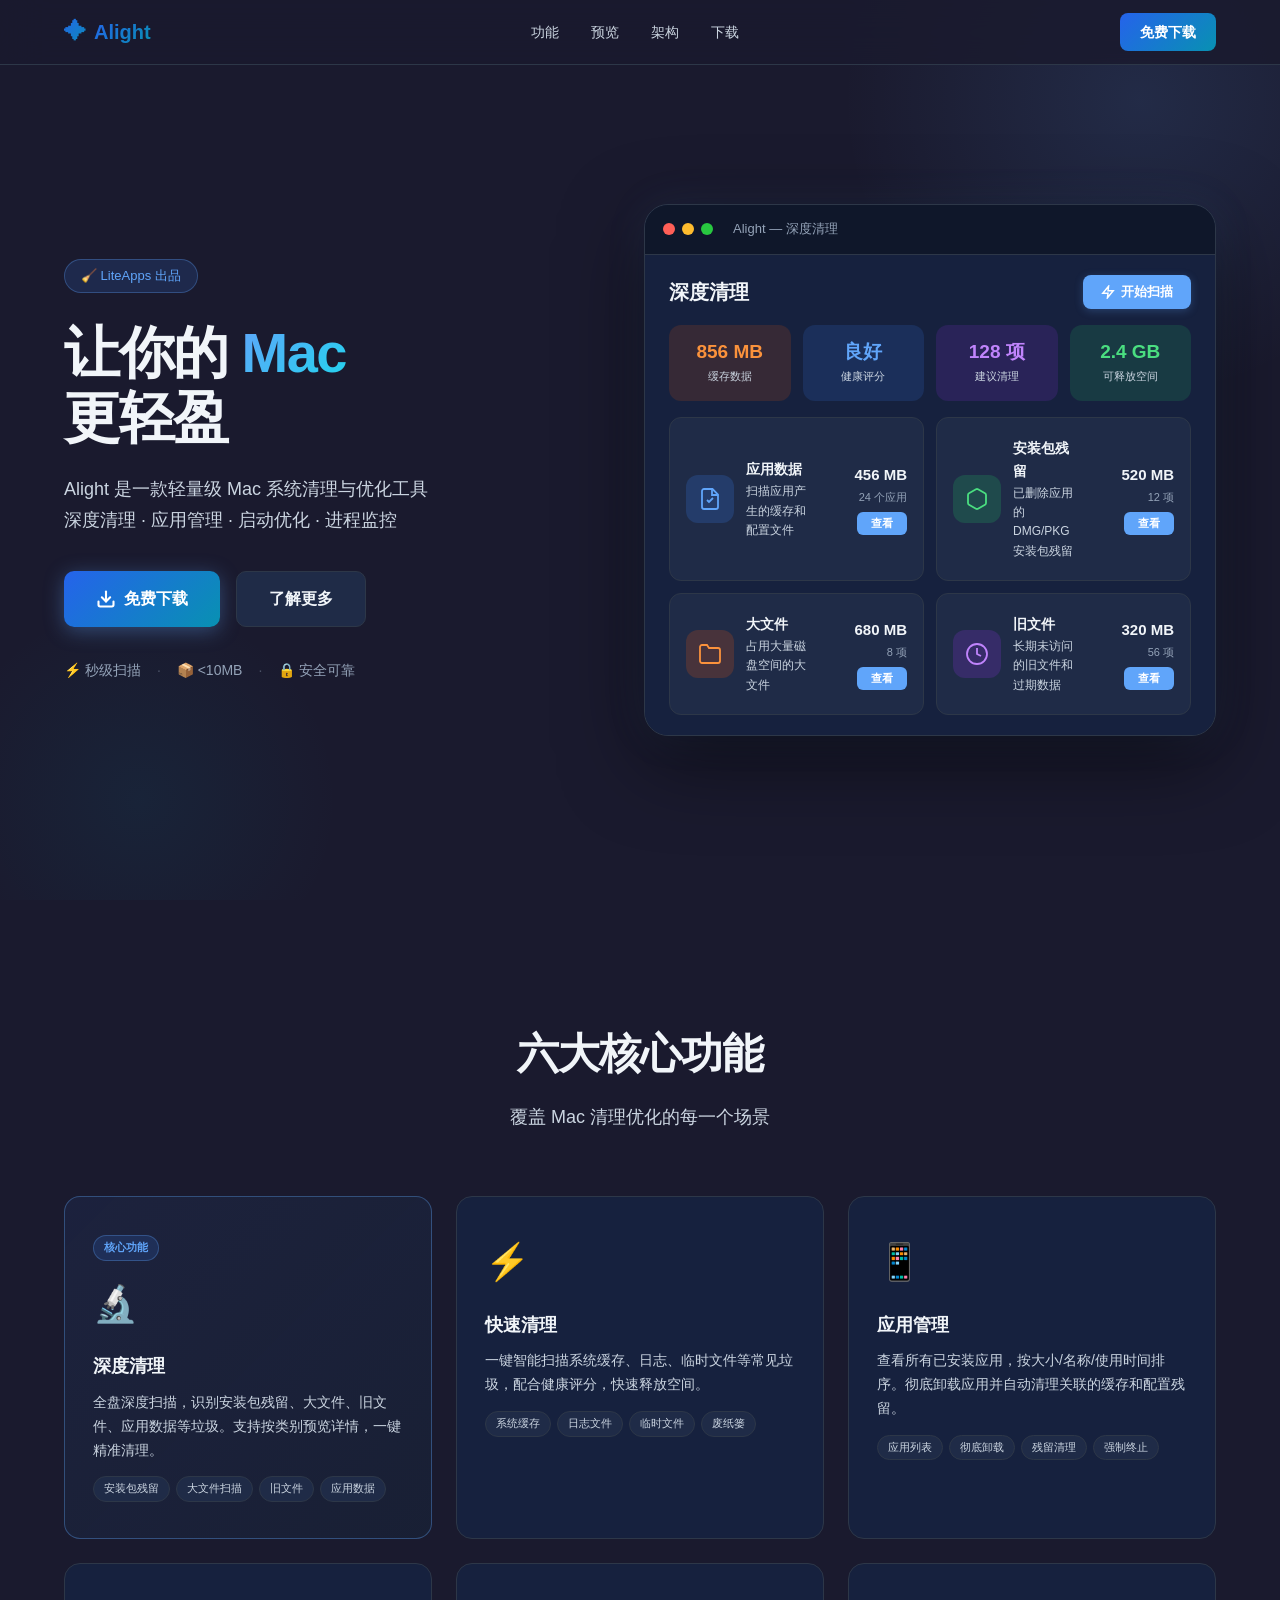
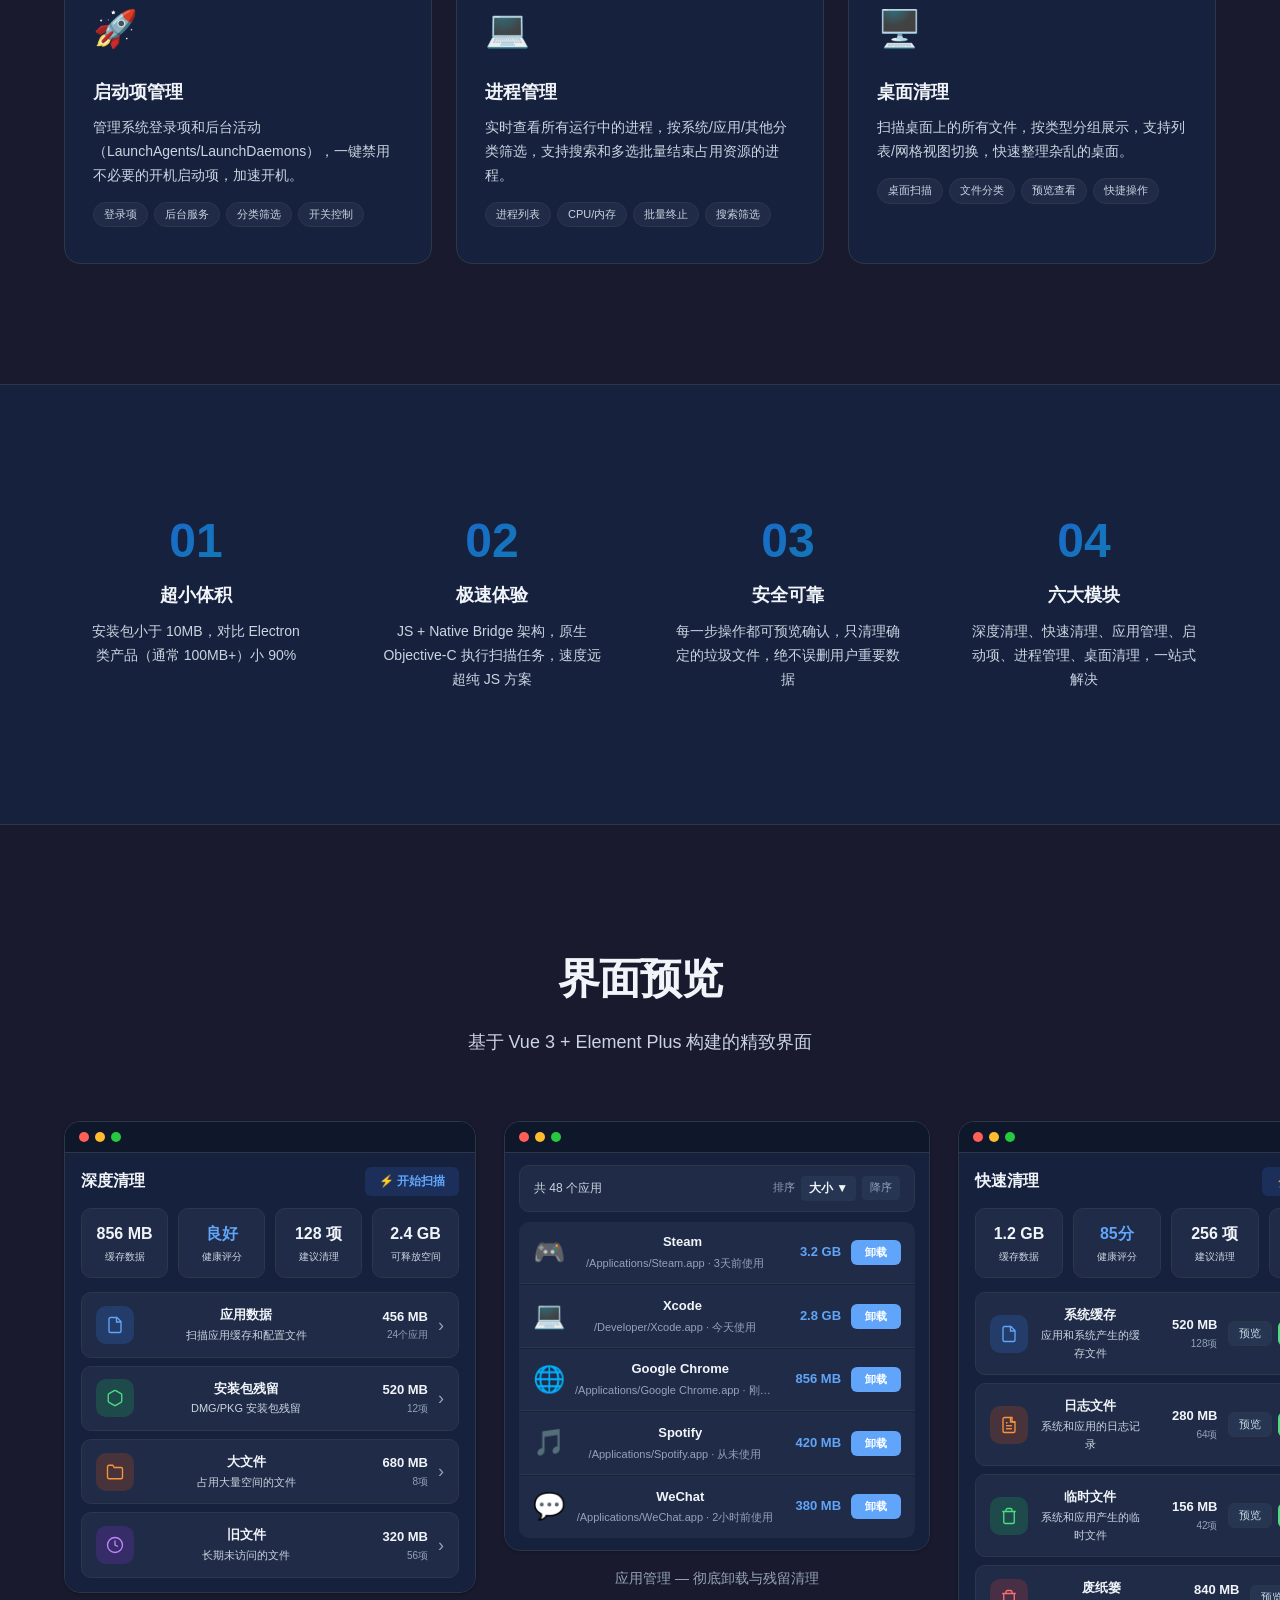
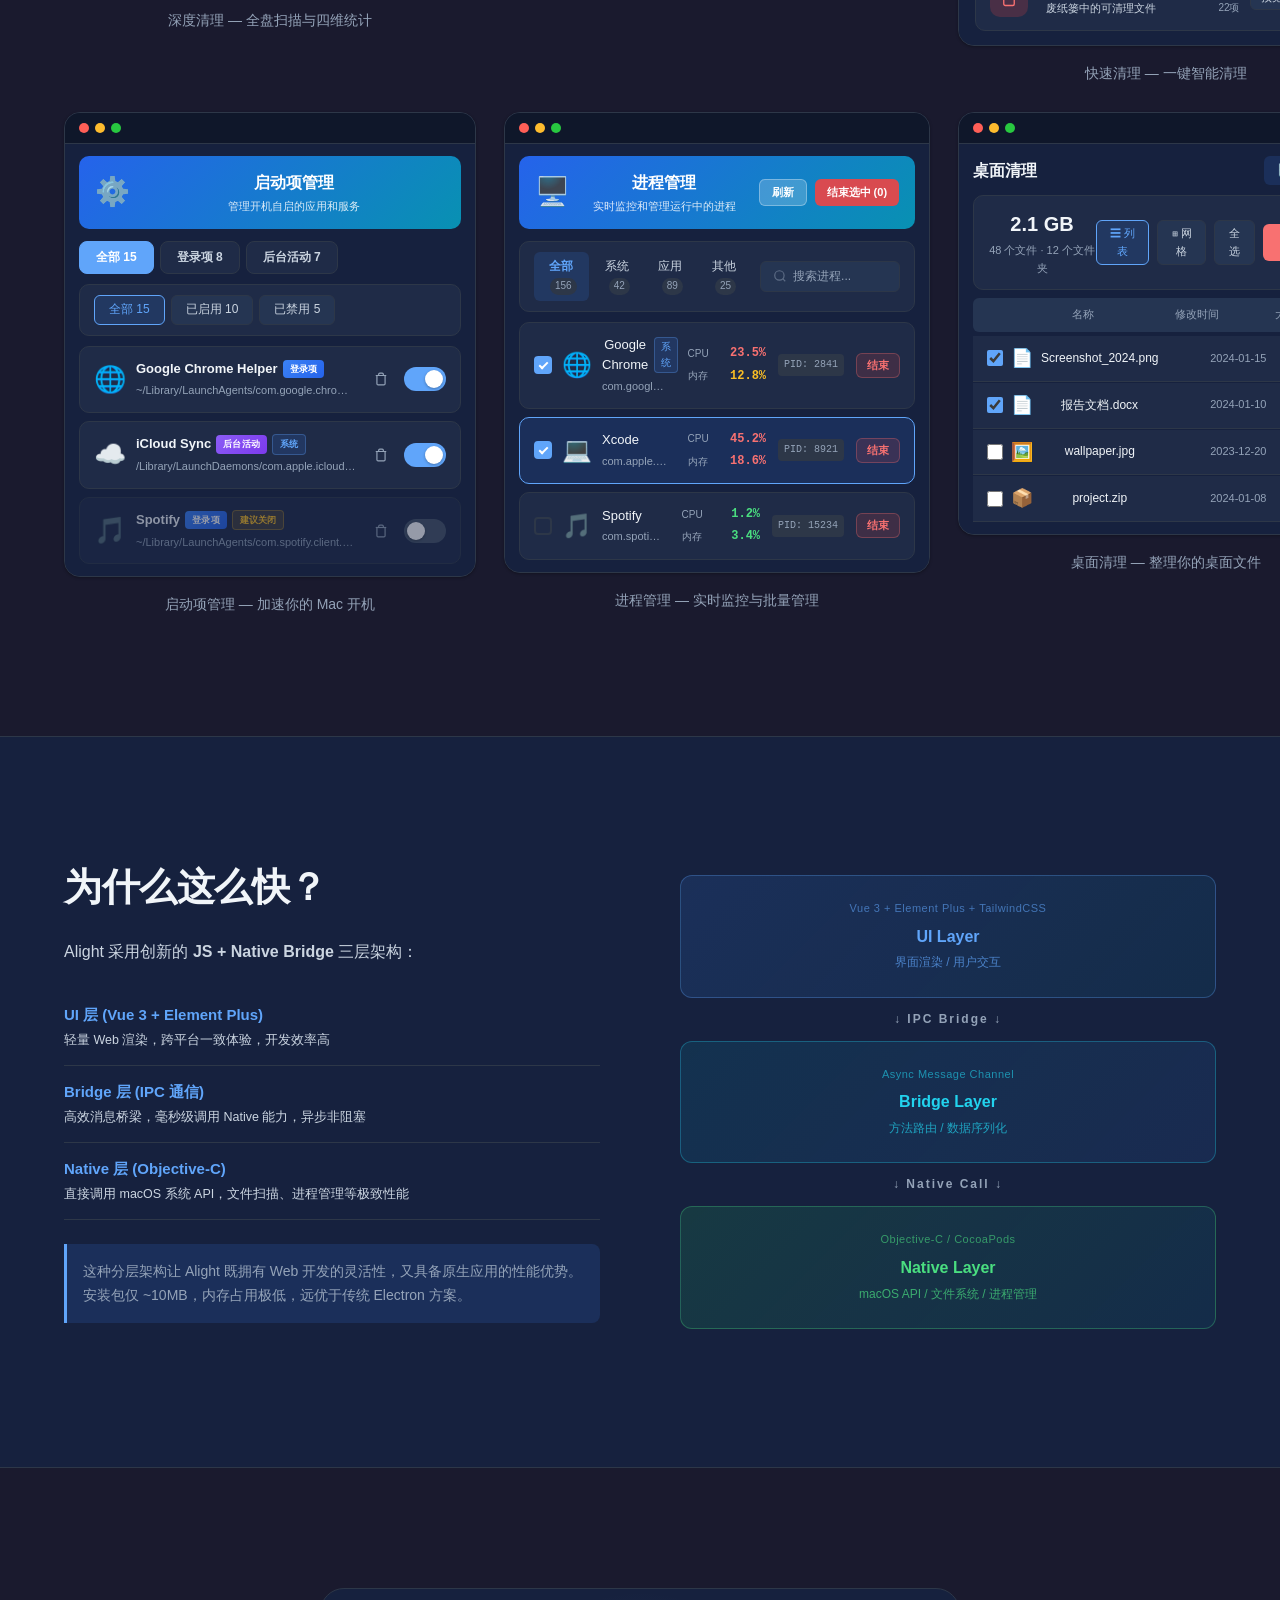
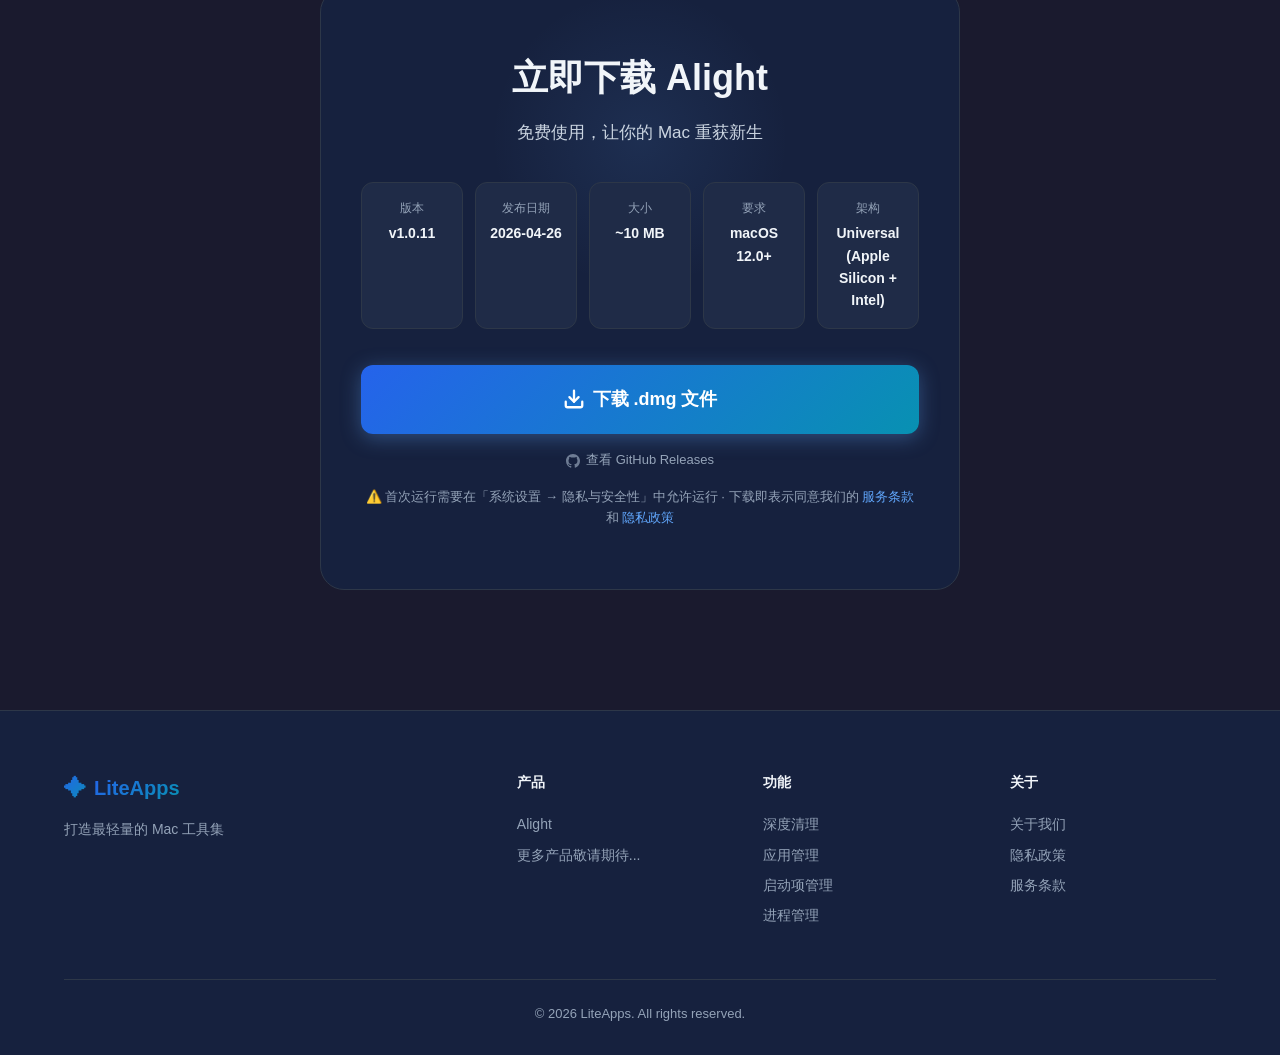
==== index.html @ 7feb3cbf "�� Initial website deployment" ====
<!DOCTYPE html>
<html lang="zh-CN">
<head>
  <meta charset="UTF-8">
  <meta name="viewport" content="width=device-width, initial-scale=1.0">
  <title>Alight - 轻量级 Mac 清理工具 | LiteApps</title>
  <meta name="description" content="Alight 是一款轻量级 Mac 系统清理与优化工具，支持深度清理、快速清理、应用管理、启动项管理、进程管理、桌面清理等，基于 JS + Native Bridge 架构，安装包仅 10MB。">
  <meta name="keywords" content="Mac清理,Alight,LiteApps,深度清理,快速清理,应用卸载,启动项管理,进程管理,桌面清理,Mac优化">
  <link rel="icon" type="image/svg+xml" href="favicon.svg">
  <link rel="stylesheet" href="style.css">
</head>
<body>
  <!-- 导航栏 -->
  <nav class="navbar">
    <div class="nav-container">
      <a href="/" class="nav-logo">
        <span class="logo-icon">✦</span>
        <span class="logo-text">Alight</span>
      </a>
      <div class="nav-links">
        <a href="#features">功能</a>
        <a href="#screenshots">预览</a>
        <a href="#architecture">架构</a>
        <a href="#download">下载</a>
      </div>
      <a href="#download" class="nav-download-btn">免费下载</a>
    </div>
  </nav>

  <!-- Hero 区域 -->
  <section class="hero">
    <div class="hero-container">
      <div class="hero-badge">🧹 LiteApps 出品</div>
      <h1 class="hero-title">
        让你的 <span class="gradient-text">Mac</span><br>更轻盈
      </h1>
      <p class="hero-subtitle">
        Alight 是一款轻量级 Mac 系统清理与优化工具<br>
        深度清理 · 应用管理 · 启动优化 · 进程监控
      </p>
      <div class="hero-actions">
        <a href="#download" class="btn btn-primary btn-lg">
          <svg width="20" height="20" viewBox="0 0 24 24" fill="none" stroke="currentColor" stroke-width="2.5" stroke-linecap="round" stroke-linejoin="round"><path d="M21 15v4a2 2 0 0 1-2 2H5a2 2 0 0 1-2-2v-4"/><polyline points="7 10 12 15 17 10"/><line x1="12" y1="15" x2="12" y2="3"/></svg>
          免费下载
        </a>
        <a href="#features" class="btn btn-secondary btn-lg">了解更多</a>
      </div>
      <div class="hero-meta">
        <span class="meta-item">⚡ 秒级扫描</span>
        <span class="meta-divider">·</span>
        <span class="meta-item">📦 &lt;10MB</span>
        <span class="meta-divider">·</span>
        <span class="meta-item">🔒 安全可靠</span>
      </div>
    </div>
    <div class="hero-visual">
      <!-- 模拟 DeepCleanView - 完全匹配真实 StatusOverview + CleanCardGrid -->
      <div class="mac-window">
        <div class="mac-window-header">
          <div class="window-dots">
            <span class="dot dot-red"></span>
            <span class="dot dot-yellow"></span>
            <span class="dot dot-green"></span>
          </div>
          <span class="window-title">Alight — 深度清理</span>
        </div>
        <div class="mac-window-body">
          <div class="mock-deepclean">
            <!-- StatusOverview: 标题栏 + 扫描按钮 -->
            <div class="dc-header">
              <h3>深度清理</h3>
              <button class="dc-scan-btn">
                <svg width="14" height="14" viewBox="0 0 24 24" fill="none" stroke="currentColor" stroke-width="2.5"><polygon points="13 2 3 14 12 14 11 22 21 10 12 10 13 2"/></svg>
                开始扫描
              </button>
            </div>

            <!-- StatusOverview: 四宫格统计卡片（使用真实颜色） -->
            <div class="dc-stats-grid">
              <div class="dc-stat-card stat-cache">
                <span class="dc-stat-value">856 MB</span>
                <span class="dc-stat-label">缓存数据</span>
              </div>
              <div class="dc-stat-card stat-health">
                <span class="dc-stat-value health-good">良好</span>
                <span class="dc-stat-label">健康评分</span>
              </div>
              <div class="dc-stat-card stat-count">
                <span class="dc-stat-value">128 项</span>
                <span class="dc-stat-label">建议清理</span>
              </div>
              <div class="dc-stat-card stat-space">
                <span class="dc-stat-value">2.4 GB</span>
                <span class="dc-stat-label">可释放空间</span>
              </div>
            </div>

            <!-- CleanCardGrid: 2列卡片网格（匹配真实 DeepCleanCard） -->
            <div class="dc-cards-grid">
              <!-- APP_DATA 卡片 -->
              <div class="dc-clean-card">
                <div class="card-icon-bg card-icon-blue">
                  <svg width="24" height="24" viewBox="0 0 24 24" fill="none" stroke="currentColor" stroke-width="1.8"><path d="M14.5 2H6a2 2 0 0 0-2 2v16a2 2 0 0 0 2 2h12a2 2 0 0 0 2-2V7.5L14.5 2z"/><polyline points="14 2 14 8 20 8"/><path d="M9 13l2 2 4-4"/></svg>
                </div>
                <div class="card-info">
                  <span class="card-name">应用数据</span>
                  <span class="card-desc">扫描应用产生的缓存和配置文件</span>
                </div>
                <div class="card-right">
                  <span class="card-size">456 MB</span>
                  <span class="card-count">24 个应用</span>
                  <button class="card-btn">查看</button>
                </div>
              </div>
              <!-- INSTALLER 卡片 -->
              <div class="dc-clean-card">
                <div class="card-icon-bg card-icon-green">
                  <svg width="24" height="24" viewBox="0 0 24 24" fill="none" stroke="currentColor" stroke-width="1.8"><path d="M21 16V8a2 2 0 0 0-1-1.73l-7-4a2 2 0 0 0-2 0l-7 4A2 2 0 0 0 3 8v8a2 2 0 0 0 1 1.73l7 4a2 2 0 0 0 2 0l7-4A2 2 0 0 0 21 16z"/></svg>
                </div>
                <div class="card-info">
                  <span class="card-name">安装包残留</span>
                  <span class="card-desc">已删除应用的 DMG/PKG 安装包残留</span>
                </div>
                <div class="card-right">
                  <span class="card-size">520 MB</span>
                  <span class="card-count">12 项</span>
                  <button class="card-btn">查看</button>
                </div>
              </div>
              <!-- LARGE_FILES 卡片 -->
              <div class="dc-clean-card">
                <div class="card-icon-bg card-icon-orange">
                  <svg width="24" height="24" viewBox="0 0 24 24" fill="none" stroke="currentColor" stroke-width="1.8"><path d="M22 19a2 2 0 0 1-2 2H4a2 2 0 0 1-2-2V5a2 2 0 0 1 2-2h5l2 3h9a2 2 0 0 1 2 2z"/></svg>
                </div>
                <div class="card-info">
                  <span class="card-name">大文件</span>
                  <span class="card-desc">占用大量磁盘空间的大文件</span>
                </div>
                <div class="card-right">
                  <span class="card-size">680 MB</span>
                  <span class="card-count">8 项</span>
                  <button class="card-btn">查看</button>
                </div>
              </div>
              <!-- OLD_FILES 卡片 -->
              <div class="dc-clean-card">
                <div class="card-icon-bg card-icon-purple">
                  <svg width="24" height="24" viewBox="0 0 24 24" fill="none" stroke="currentColor" stroke-width="1.8"><circle cx="12" cy="12" r="10"/><polyline points="12 6 12 12 16 14"/></svg>
                </div>
                <div class="card-info">
                  <span class="card-name">旧文件</span>
                  <span class="card-desc">长期未访问的旧文件和过期数据</span>
                </div>
                <div class="card-right">
                  <span class="card-size">320 MB</span>
                  <span class="card-count">56 项</span>
                  <button class="card-btn">查看</button>
                </div>
              </div>
            </div>
          </div>
        </div>
      </div>
    </div>
  </section>

  <!-- 功能特性 -->
  <section id="features" class="features">
    <div class="container">
      <div class="section-header">
        <h2 class="section-title">六大核心功能</h2>
        <p class="section-subtitle">覆盖 Mac 清理优化的每一个场景</p>
      </div>
      <div class="features-grid">
        <!-- 深度清理 deep-clean -->
        <div class="feature-card featured">
          <div class="feature-badge">核心功能</div>
          <div class="feature-icon">🔬</div>
          <h3>深度清理</h3>
          <p>全盘深度扫描，识别安装包残留、大文件、旧文件、应用数据等垃圾。支持按类别预览详情，一键精准清理。</p>
          <div class="feature-tags">
            <span class="tag">安装包残留</span>
            <span class="tag">大文件扫描</span>
            <span class="tag">旧文件</span>
            <span class="tag">应用数据</span>
          </div>
        </div>
        <!-- 快速清理 quick-clean -->
        <div class="feature-card">
          <div class="feature-icon">⚡</div>
          <h3>快速清理</h3>
          <p>一键智能扫描系统缓存、日志、临时文件等常见垃圾，配合健康评分，快速释放空间。</p>
          <div class="feature-tags">
            <span class="tag">系统缓存</span>
            <span class="tag">日志文件</span>
            <span class="tag">临时文件</span>
            <span class="tag">废纸篓</span>
          </div>
        </div>
        <!-- 应用管理 app-manage -->
        <div class="feature-card">
          <div class="feature-icon">📱</div>
          <h3>应用管理</h3>
          <p>查看所有已安装应用，按大小/名称/使用时间排序。彻底卸载应用并自动清理关联的缓存和配置残留。</p>
          <div class="feature-tags">
            <span class="tag">应用列表</span>
            <span class="tag">彻底卸载</span>
            <span class="tag">残留清理</span>
            <span class="tag">强制终止</span>
          </div>
        </div>
        <!-- 启动项管理 startup-manager -->
        <div class="feature-card">
          <div class="feature-icon">🚀</div>
          <h3>启动项管理</h3>
          <p>管理系统登录项和后台活动（LaunchAgents/LaunchDaemons），一键禁用不必要的开机启动项，加速开机。</p>
          <div class="feature-tags">
            <span class="tag">登录项</span>
            <span class="tag">后台服务</span>
            <span class="tag">分类筛选</span>
            <span class="tag">开关控制</span>
          </div>
        </div>
        <!-- 进程管理 process-manager -->
        <div class="feature-card">
          <div class="feature-icon">💻</div>
          <h3>进程管理</h3>
          <p>实时查看所有运行中的进程，按系统/应用/其他分类筛选，支持搜索和多选批量结束占用资源的进程。</p>
          <div class="feature-tags">
            <span class="tag">进程列表</span>
            <span class="tag">CPU/内存</span>
            <span class="tag">批量终止</span>
            <span class="tag">搜索筛选</span>
          </div>
        </div>
        <!-- 桌面清理 desktop-clean -->
        <div class="feature-card">
          <div class="feature-icon">🖥️</div>
          <h3>桌面清理</h3>
          <p>扫描桌面上的所有文件，按类型分组展示，支持列表/网格视图切换，快速整理杂乱的桌面。</p>
          <div class="feature-tags">
            <span class="tag">桌面扫描</span>
            <span class="tag">文件分类</span>
            <span class="tag">预览查看</span>
            <span class="tag">快捷操作</span>
          </div>
        </div>
      </div>
    </div>
  </section>

  <!-- 产品亮点 -->
  <section class="highlights">
    <div class="container">
      <div class="highlights-grid">
        <div class="highlight-item">
          <div class="highlight-number">01</div>
          <h3>超小体积</h3>
          <p>安装包小于 10MB，对比 Electron 类产品（通常 100MB+）小 90%</p>
        </div>
        <div class="highlight-item">
          <div class="highlight-number">02</div>
          <h3>极速体验</h3>
          <p>JS + Native Bridge 架构，原生 Objective-C 执行扫描任务，速度远超纯 JS 方案</p>
        </div>
        <div class="highlight-item">
          <div class="highlight-number">03</div>
          <h3>安全可靠</h3>
          <p>每一步操作都可预览确认，只清理确定的垃圾文件，绝不误删用户重要数据</p>
        </div>
        <div class="highlight-item">
          <div class="highlight-number">04</div>
          <h3>六大模块</h3>
          <p>深度清理、快速清理、应用管理、启动项、进程管理、桌面清理，一站式解决</p>
        </div>
      </div>
    </div>
  </section>

  <!-- 截图展示 - 完全匹配真实 UI -->
  <section id="screenshots" class="screenshots">
    <div class="container">
      <div class="section-header">
        <h2 class="section-title">界面预览</h2>
        <p class="section-subtitle">基于 Vue 3 + Element Plus 构建的精致界面</p>
      </div>
      <div class="screenshots-grid">
        <!-- 截图1: 深度清理 - 匹配真实 StatusOverview + DeepCleanCard -->
        <div class="screenshot-card">
          <div class="screenshot-mock mock-deepclean-preview">
            <div class="mock-mac-bar">
              <span class="mock-dot red"></span>
              <span class="mock-dot yellow"></span>
              <span class="mock-dot green"></span>
            </div>
            <div class="mock-body dc-preview-body">
              <div class="dc-prev-header">
                <span class="dc-prev-title">深度清理</span>
                <span class="dc-prev-btn">⚡ 开始扫描</span>
              </div>
              <div class="dc-prev-stats">
                <div class="dc-ps stat-cache"><b>856 MB</b><small>缓存数据</small></div>
                <div class="dc-ps stat-health"><b class="health-good">良好</b><small>健康评分</small></div>
                <div class="dc-ps stat-count"><b>128 项</b><small>建议清理</small></div>
                <div class="dc-ps stat-space"><b>2.4 GB</b><small>可释放空间</small></div>
              </div>
              <div class="dc-prev-cards">
                <div class="dcp-card">
                  <div class="dcp-icon dcp-icon-blue"><svg width="18" height="18" viewBox="0 0 24 24" fill="none" stroke="currentColor" stroke-width="1.8"><path d="M14.5 2H6a2 2 0 0 0-2 2v16a2 2 0 0 0 2 2h12a2 2 0 0 0 2-2V7.5L14.5 2z"/><polyline points="14 2 14 8 20 8"/></svg></div>
                  <div class="dcp-info"><b>应用数据</b><span>扫描应用缓存和配置文件</span></div>
                  <div class="dcp-meta"><b>456 MB</b><span>24个应用</span></div>
                  <span class="dcp-arrow">›</span>
                </div>
                <div class="dcp-card">
                  <div class="dcp-icon dcp-icon-green"><svg width="18" height="18" viewBox="0 0 24 24" fill="none" stroke="currentColor" stroke-width="1.8"><path d="M21 16V8a2 2 0 0 0-1-1.73l-7-4a2 2 0 0 0-2 0l-7 4A2 2 0 0 0 3 8v8a2 2 0 0 0 1 1.73l7 4a2 2 0 0 0 2 0l7-4A2 2 0 0 0 21 16z"/></svg></div>
                  <div class="dcp-info"><b>安装包残留</b><span>DMG/PKG 安装包残留</span></div>
                  <div class="dcp-meta"><b>520 MB</b><span>12项</span></div>
                  <span class="dcp-arrow">›</span>
                </div>
                <div class="dcp-card">
                  <div class="dcp-icon dcp-icon-orange"><svg width="18" height="18" viewBox="0 0 24 24" fill="none" stroke="currentColor" stroke-width="1.8"><path d="M22 19a2 2 0 0 1-2 2H4a2 2 0 0 1-2-2V5a2 2 0 0 1 2-2h5l2 3h9a2 2 0 0 1 2 2z"/></svg></div>
                  <div class="dcp-info"><b>大文件</b><span>占用大量空间的文件</span></div>
                  <div class="dcp-meta"><b>680 MB</b><span>8项</span></div>
                  <span class="dcp-arrow">›</span>
                </div>
                <div class="dcp-card">
                  <div class="dcp-icon dcp-icon-purple"><svg width="18" height="18" viewBox="0 0 24 24" fill="none" stroke="currentColor" stroke-width="1.8"><circle cx="12" cy="12" r="10"/><polyline points="12 6 12 12 16 14"/></svg></div>
                  <div class="dcp-info"><b>旧文件</b><span>长期未访问的文件</span></div>
                  <div class="dcp-meta"><b>320 MB</b><span>56项</span></div>
                  <span class="dcp-arrow">›</span>
                </div>
              </div>
            </div>
          </div>
          <p>深度清理 — 全盘扫描与四维统计</p>
        </div>

        <!-- 截图2: 应用管理 - 匹配真实 AppManageResults + AppItem -->
        <div class="screenshot-card">
          <div class="screenshot-mock mock-app-manage-preview">
            <div class="mock-mac-bar">
              <span class="mock-dot red"></span>
              <span class="mock-dot yellow"></span>
              <span class="mock-dot green"></span>
            </div>
            <div class="mock-body am-preview-body">
              <!-- 顶部排序栏 -->
              <div class="am-toolbar">
                <span class="am-total">共 48 个应用</span>
                <div class="am-sort-group">
                  <span class="am-sort-label">排序</span>
                  <span class="am-sort-select">大小 ▼</span>
                  <span class="am-sort-order">降序</span>
                </div>
              </div>
              <!-- 应用列表 - 匹配真实 AppItem -->
              <div class="am-app-list">
                <div class="am-app-row">
                  <div class="am-app-icon">🎮</div>
                  <div class="am-app-info">
                    <span class="am-app-name">Steam</span>
                    <span class="am-app-path">/Applications/Steam.app · 3天前使用</span>
                  </div>
                  <span class="am-app-size">3.2 GB</span>
                  <button class="am-uninstall-btn">卸载</button>
                </div>
                <div class="am-app-row">
                  <div class="am-app-icon">💻</div>
                  <div class="am-app-info">
                    <span class="am-app-name">Xcode</span>
                    <span class="am-app-path">/Developer/Xcode.app · 今天使用</span>
                  </div>
                  <span class="am-app-size">2.8 GB</span>
                  <button class="am-uninstall-btn">卸载</button>
                </div>
                <div class="am-app-row">
                  <div class="am-app-icon">🌐</div>
                  <div class="am-app-info">
                    <span class="am-app-name">Google Chrome</span>
                    <span class="am-app-path">/Applications/Google Chrome.app · 刚刚使用</span>
                  </div>
                  <span class="am-app-size">856 MB</span>
                  <button class="am-uninstall-btn">卸载</button>
                </div>
                <div class="am-app-row">
                  <div class="am-app-icon">🎵</div>
                  <div class="am-app-info">
                    <span class="am-app-name">Spotify</span>
                    <span class="am-app-path">/Applications/Spotify.app · 从未使用</span>
                  </div>
                  <span class="am-app-size">420 MB</span>
                  <button class="am-uninstall-btn">卸载</button>
                </div>
                <div class="am-app-row">
                  <div class="am-app-icon">💬</div>
                  <div class="am-app-info">
                    <span class="am-app-name">WeChat</span>
                    <span class="am-app-path">/Applications/WeChat.app · 2小时前使用</span>
                  </div>
                  <span class="am-app-size">380 MB</span>
                  <button class="am-uninstall-btn">卸载</button>
                </div>
              </div>
            </div>
          </div>
          <p>应用管理 — 彻底卸载与残留清理</p>
        </div>

        <!-- 截图3: 快速清理 - 匹配真实 QuickCleanCard -->
        <div class="screenshot-card">
          <div class="screenshot-mock mock-quickclean-preview">
            <div class="mock-mac-bar">
              <span class="mock-dot red"></span>
              <span class="mock-dot yellow"></span>
              <span class="mock-dot green"></span>
            </div>
            <div class="mock-body qc-preview-body">
              <div class="qc-prev-header">
                <span class="qc-prev-title">快速清理</span>
                <span class="qc-prev-btn">⚡ 开始扫描</span>
              </div>
              <div class="qc-prev-stats">
                <div class="qc-ps stat-cache"><b>1.2 GB</b><small>缓存数据</small></div>
                <div class="qc-ps stat-health"><b class="health-good">85分</b><small>健康评分</small></div>
                <div class="qc-ps stat-count"><b>256 项</b><small>建议清理</small></div>
                <div class="qc-ps stat-space"><b>1.8 GB</b><small>可释放空间</small></div>
              </div>
              <div class="qc-prev-cards">
                <div class="qcp-card">
                  <div class="qcp-icon qcp-icon-blue"><svg width="18" height="18" viewBox="0 0 24 24" fill="none" stroke="currentColor" stroke-width="1.8"><path d="M14.5 2H6a2 2 0 0 0-2 2v16a2 2 0 0 0 2 2h12a2 2 0 0 0 2-2V7.5L14.5 2z"/><polyline points="14 2 14 8 20 8"/></svg></div>
                  <div class="qcp-info"><b>系统缓存</b><span>应用和系统产生的缓存文件</span></div>
                  <div class="qcp-meta"><b>520 MB</b><span>128项</span></div>
                  <div class="qcp-actions">
                    <button class="qcp-btn-preview">预览</button>
                    <button class="qcp-btn-clean">智能清理</button>
                  </div>
                </div>
                <div class="qcp-card">
                  <div class="qcp-icon qcp-icon-orange"><svg width="18" height="18" viewBox="0 0 24 24" fill="none" stroke="currentColor" stroke-width="1.8"><path d="M14 2H6a2 2 0 0 0-2 2v16a2 2 0 0 0 2 2h12a2 2 0 0 0 2-2V8h-2a2 2 0 0 1-2-2V2z"/><path d="M14 2v6h6"/><path d="M16 13H8"/><path d="M16 17H8"/><path d="M10 9H8"/></svg></div>
                  <div class="qcp-info"><b>日志文件</b><span>系统和应用的日志记录</span></div>
                  <div class="qcp-meta"><b>280 MB</b><span>64项</span></div>
                  <div class="qcp-actions">
                    <button class="qcp-btn-preview">预览</button>
                    <button class="qcp-btn-clean">智能清理</button>
                  </div>
                </div>
                <div class="qcp-card">
                  <div class="qcp-icon qcp-icon-green"><svg width="18" height="18" viewBox="0 0 24 24" fill="none" stroke="currentColor" stroke-width="1.8"><path d="M3 6h18"/><path d="M19 6v14c0 1-1 2-2 2H7c-1 0-2-1-2-2V6"/><path d="M8 6V4c0-1 1-2 2-2h4c1 0 2 1 2 2v2"/></svg></div>
                  <div class="qcp-info"><b>临时文件</b><span>系统和应用产生的临时文件</span></div>
                  <div class="qcp-meta"><b>156 MB</b><span>42项</span></div>
                  <div class="qcp-actions">
                    <button class="qcp-btn-preview">预览</button>
                    <button class="qcp-btn-clean">智能清理</button>
                  </div>
                </div>
                <div class="qcp-card">
                  <div class="qcp-icon qcp-icon-red"><svg width="18" height="18" viewBox="0 0 24 24" fill="none" stroke="currentColor" stroke-width="1.8"><polyline points="3 6 5 6 21 6"/><path d="M19 6v14a2 2 0 0 1-2 2H7a2 2 0 0 1-2-2V6m3 0V4a2 2 0 0 1 2-2h4a2 2 0 0 1 2 2v2"/></svg></div>
                  <div class="qcp-info"><b>废纸篓</b><span>废纸篓中的可清理文件</span></div>
                  <div class="qcp-meta"><b>840 MB</b><span>22项</span></div>
                  <div class="qcp-actions">
                    <button class="qcp-btn-preview">预览</button>
                    <button class="qcp-btn-clean">清空</button>
                  </div>
                </div>
              </div>
            </div>
          </div>
          <p>快速清理 — 一键智能清理</p>
        </div>

        <!-- 截图4: 启动项管理 - 匹配真实 startup-manager + StartupItemCard -->
        <div class="screenshot-card">
          <div class="screenshot-mock mock-startup-preview">
            <div class="mock-mac-bar">
              <span class="mock-dot red"></span>
              <span class="mock-dot yellow"></span>
              <span class="mock-dot green"></span>
            </div>
            <div class="mock-body su-preview-body">
              <!-- 页面 Header Banner (page-header) -->
              <div class="su-page-header">
                <span class="su-header-icon">⚙️</span>
                <div class="su-header-content">
                  <span class="su-header-title">启动项管理</span>
                  <span class="su-header-desc">管理开机自启的应用和服务</span>
                </div>
              </div>
              <!-- 类型 Tab 切换 -->
              <div class="su-tabs">
                <span class="su-tab active">全部 15</span>
                <span class="su-tab">登录项 8</span>
                <span class="su-tab">后台活动 7</span>
              </div>
              <!-- 筛选 radio -->
              <div class="su-filter-card">
                <div class="su-radio-group">
                  <span class="su-radio active">全部 15</span>
                  <span class="su-radio">已启用 10</span>
                  <span class="su-radio">已禁用 5</span>
                </div>
              </div>
              <!-- 启动项列表 - 匹配真实 StartupItemCard -->
              <div class="su-prev-list">
                <div class="su-item">
                  <div class="su-item-icon">🌐</div>
                  <div class="su-item-info">
                    <div class="su-item-name">
                      Google Chrome Helper
                      <span class="su-kind login">登录项</span>
                    </div>
                    <div class="su-item-path">~/Library/LaunchAgents/com.google.chrome.helper.plist</div>
                  </div>
                  <div class="su-item-actions">
                    <button class="su-delete-btn">
                      <svg width="14" height="14" viewBox="0 0 24 24" fill="none" stroke="currentColor" stroke-width="2"><polyline points="3 6 5 6 21 6"/><path d="M19 6v14a2 2 0 0 1-2 2H7a2 2 0 0 1-2-2V6m3 0V4a2 2 0 0 1 2-2h4a2 2 0 0 1 2 2v2"/></svg>
                    </button>
                    <div class="su-toggle on"></div>
                  </div>
                </div>
                <div class="su-item">
                  <div class="su-item-icon">☁️</div>
                  <div class="su-item-info">
                    <div class="su-item-name">
                      iCloud Sync
                      <span class="su-kind bg">后台活动</span>
                      <span class="su-cat">系统</span>
                    </div>
                    <div class="su-item-path">/Library/LaunchDaemons/com.apple.icloud.sync.plist</div>
                  </div>
                  <div class="su-item-actions">
                    <button class="su-delete-btn">
                      <svg width="14" height="14" viewBox="0 0 24 24" fill="none" stroke="currentColor" stroke-width="2"><polyline points="3 6 5 6 21 6"/><path d="M19 6v14a2 2 0 0 1-2 2H7a2 2 0 0 1-2-2V6m3 0V4a2 2 0 0 1 2-2h4a2 2 0 0 1 2 2v2"/></svg>
                    </button>
                    <div class="su-toggle on"></div>
                  </div>
                </div>
                <div class="su-item disabled">
                  <div class="su-item-icon">🎵</div>
                  <div class="su-item-info">
                    <div class="su-item-name">
                      Spotify
                      <span class="su-kind login">登录项</span>
                      <span class="su-cat-warn">建议关闭</span>
                    </div>
                    <div class="su-item-path">~/Library/LaunchAgents/com.spotify.client.plist</div>
                  </div>
                  <div class="su-item-actions">
                    <button class="su-delete-btn">
                      <svg width="14" height="14" viewBox="0 0 24 24" fill="none" stroke="currentColor" stroke-width="2"><polyline points="3 6 5 6 21 6"/><path d="M19 6v14a2 2 0 0 1-2 2H7a2 2 0 0 1-2-2V6m3 0V4a2 2 0 0 1 2-2h4a2 2 0 0 1 2 2v2"/></svg>
                    </button>
                    <div class="su-toggle off"></div>
                  </div>
                </div>
              </div>
            </div>
          </div>
          <p>启动项管理 — 加速你的 Mac 开机</p>
        </div>

        <!-- 截图5: 进程管理 - 匹配真实 process-manager -->
        <div class="screenshot-card">
          <div class="screenshot-mock mock-process-preview">
            <div class="mock-mac-bar">
              <span class="mock-dot red"></span>
              <span class="mock-dot yellow"></span>
              <span class="mock-dot green"></span>
            </div>
            <div class="mock-body pm-preview-body">
              <!-- 页面 Header Banner -->
              <div class="pm-page-header">
                <span class="pm-header-icon">🖥️</span>
                <div class="pm-header-content">
                  <span class="pm-header-title">进程管理</span>
                  <span class="pm-header-desc">实时监控和管理运行中的进程</span>
                </div>
                <div class="pm-header-actions">
                  <button class="pm-btn-refresh">刷新</button>
                  <button class="pm-btn-kill">结束选中 (0)</button>
                </div>
              </div>
              <!-- 工具栏 Tab + 搜索 -->
              <div class="pm-toolbar">
                <div class="pm-tabs">
                  <span class="pm-tab active">全部<span class="pm-tab-count">156</span></span>
                  <span class="pm-tab">系统<span class="pm-tab-count">42</span></span>
                  <span class="pm-tab">应用<span class="pm-tab-count">89</span></span>
                  <span class="pm-tab">其他<span class="pm-tab-count">25</span></span>
                </div>
                <div class="pm-search">
                  <svg width="14" height="14" viewBox="0 0 24 24" fill="none" stroke="currentColor" stroke-width="2"><circle cx="11" cy="11" r="8"/><line x1="21" y1="21" x2="16.65" y2="16.65"/></svg>
                  <span>搜索进程...</span>
                </div>
              </div>
              <!-- 进程列表 - 匹配真实 process-item -->
              <div class="pm-list">
                <div class="pm-item">
                  <div class="pm-left">
                    <div class="pm-checkbox checked"></div>
                    <div class="pm-picon">🌐</div>
                    <div class="pm-info">
                      <div class="pm-name">Google Chrome<span class="pm-tag sys">系统</span></div>
                      <div class="pm-path">com.google.Chrome</div>
                    </div>
                  </div>
                  <div class="pm-right">
                    <div class="pm-usage">
                      <div class="pm-usage-row"><span class="pm-label">CPU</span><span class="pm-val usage-high">23.5%</span></div>
                      <div class="pm-usage-row"><span class="pm-label">内存</span><span class="pm-val usage-medium">12.8%</span></div>
                    </div>
                    <span class="pm-pid">PID: 2841</span>
                    <button class="pm-kill-btn">结束</button>
                  </div>
                </div>
                <div class="pm-item selected">
                  <div class="pm-left">
                    <div class="pm-checkbox checked"></div>
                    <div class="pm-picon">💻</div>
                    <div class="pm-info">
                      <div class="pm-name">Xcode</div>
                      <div class="pm-path">com.apple.dt.Xcode</div>
                    </div>
                  </div>
                  <div class="pm-right">
                    <div class="pm-usage">
                      <div class="pm-usage-row"><span class="pm-label">CPU</span><span class="pm-val usage-high">45.2%</span></div>
                      <div class="pm-usage-row"><span class="pm-label">内存</span><span class="pm-val usage-high">18.6%</span></div>
                    </div>
                    <span class="pm-pid">PID: 8921</span>
                    <button class="pm-kill-btn">结束</button>
                  </div>
                </div>
                <div class="pm-item">
                  <div class="pm-left">
                    <div class="pm-checkbox"></div>
                    <div class="pm-picon">🎵</div>
                    <div class="pm-info">
                      <div class="pm-name">Spotify</div>
                      <div class="pm-path">com.spotify.client</div>
                    </div>
                  </div>
                  <div class="pm-right">
                    <div class="pm-usage">
                      <div class="pm-usage-row"><span class="pm-label">CPU</span><span class="pm-val usage-low">1.2%</span></div>
                      <div class="pm-usage-row"><span class="pm-label">内存</span><span class="pm-val usage-low">3.4%</span></div>
                    </div>
                    <span class="pm-pid">PID: 15234</span>
                    <button class="pm-kill-btn">结束</button>
                  </div>
                </div>
              </div>
            </div>
          </div>
          <p>进程管理 — 实时监控与批量管理</p>
        </div>

        <!-- 截图6: 桌面清理 - 匹配真实 desktop-clean -->
        <div class="screenshot-card">
          <div class="screenshot-mock mock-desktop-preview">
            <div class="mock-mac-bar">
              <span class="mock-dot red"></span>
              <span class="mock-dot yellow"></span>
              <span class="mock-dot green"></span>
            </div>
            <div class="mock-body dt-preview-body">
              <div class="dt-prev-header">
                <span class="dt-prev-title">桌面清理</span>
                <span class="dt-prev-btn">🔄 重新扫描</span>
              </div>
              <div class="dt-prev-summary">
                <div>
                  <span class="dt-total">2.1 GB</span>
                  <span class="dt-detail">48 个文件 · 12 个文件夹</span>
                </div>
                <div class="dt-actions">
                  <span class="dt-view-btn active">☰ 列表</span>
                  <span class="dt-view-btn">⊞ 网格</span>
                  <span class="dt-select-btn">全选</span>
                  <button class="dt-delete-btn">删除选中 (0)</button>
                </div>
              </div>
              <!-- 表头 -->
              <div class="dt-table-header">
                <span style="width:20px"></span>
                <span style="width:32px"></span>
                <span style="flex:1">名称</span>
                <span style="width:100px;text-align:right">修改时间</span>
                <span style="width:70px;text-align:right">大小</span>
                <span style="width:40px"></span>
              </div>
              <!-- 文件列表 -->
              <div class="dt-file-list">
                <div class="dt-file-row">
                  <input type="checkbox" checked>
                  <span class="dt-file-icon">📄</span>
                  <span class="dt-file-name">Screenshot_2024.png</span>
                  <span class="dt-file-time">2024-01-15</span>
                  <span class="dt-file-size">4.2 MB</span>
                </div>
                <div class="dt-file-row">
                  <input type="checkbox" checked>
                  <span class="dt-file-icon">📄</span>
                  <span class="dt-file-name">报告文档.docx</span>
                  <span class="dt-file-time">2024-01-10</span>
                  <span class="dt-file-size">2.8 MB</span>
                </div>
                <div class="dt-file-row">
                  <input type="checkbox">
                  <span class="dt-file-icon">🖼️</span>
                  <span class="dt-file-name">wallpaper.jpg</span>
                  <span class="dt-file-time">2023-12-20</span>
                  <span class="dt-file-size">8.5 MB</span>
                </div>
                <div class="dt-file-row">
                  <input type="checkbox">
                  <span class="dt-file-icon">📦</span>
                  <span class="dt-file-name">project.zip</span>
                  <span class="dt-file-time">2024-01-08</span>
                  <span class="dt-file-size">156 MB</span>
                </div>
              </div>
            </div>
          </div>
          <p>桌面清理 — 整理你的桌面文件</p>
        </div>
      </div>
    </div>
  </section>

  <!-- 技术架构 -->
  <section id="architecture" class="architecture">
    <div class="container">
      <div class="arch-content">
        <div class="arch-text">
          <h2>为什么这么快？</h2>
          <p>Alight 采用创新的 <strong>JS + Native Bridge</strong> 三层架构：</p>
          <ul class="arch-list">
            <li>
              <strong>UI 层 (Vue 3 + Element Plus)</strong><br>
              <small>轻量 Web 渲染，跨平台一致体验，开发效率高</small>
            </li>
            <li>
              <strong>Bridge 层 (IPC 通信)</strong><br>
              <small>高效消息桥梁，毫秒级调用 Native 能力，异步非阻塞</small>
            </li>
            <li>
              <strong>Native 层 (Objective-C)</strong><br>
              <small>直接调用 macOS 系统 API，文件扫描、进程管理等极致性能</small>
            </li>
          </ul>
          <p class="arch-note">这种分层架构让 Alight 既拥有 Web 开发的灵活性，又具备原生应用的性能优势。安装包仅 ~10MB，内存占用极低，远优于传统 Electron 方案。</p>
        </div>
        <div class="arch-diagram">
          <div class="arch-layer layer-ui">
            <span class="layer-tech">Vue 3 + Element Plus + TailwindCSS</span>
            UI Layer<br><small>界面渲染 / 用户交互</small>
          </div>
          <div class="arch-arrow">↓ IPC Bridge ↓</div>
          <div class="arch-layer layer-bridge">
            <span class="layer-tech">Async Message Channel</span>
            Bridge Layer<br><small>方法路由 / 数据序列化</small>
          </div>
          <div class="arch-arrow">↓ Native Call ↓</div>
          <div class="arch-layer layer-native">
            <span class="layer-tech">Objective-C / CocoaPods</span>
            Native Layer<br><small>macOS API / 文件系统 / 进程管理</small>
          </div>
        </div>
      </div>
    </div>
  </section>

  <!-- 下载区域 -->
  <section id="download" class="download">
    <div class="container">
      <div class="download-card">
        <h2>立即下载 Alight</h2>
        <p class="download-desc">免费使用，让你的 Mac 重获新生</p>
        <div class="download-info">
          <div class="info-item">
            <span class="info-label">版本</span>
            <span class="info-value" id="version">
              <span class="version-loading">获取中...</span>
            </span>
          </div>
          <div class="info-item">
            <span class="info-label">发布日期</span>
            <span class="info-value" id="releaseDate">-</span>
          </div>
          <div class="info-item">
            <span class="info-label">大小</span>
            <span class="info-value">~10 MB</span>
          </div>
          <div class="info-item">
            <span class="info-label">要求</span>
            <span class="info-value">macOS 12.0+</span>
          </div>
          <div class="info-item">
            <span class="info-label">架构</span>
            <span class="info-value">Universal (Apple Silicon + Intel)</span>
          </div>
        </div>
        <a href="#" class="btn btn-primary btn-xl download-btn" id="downloadBtn" onclick="handleDownload(event)">
          <svg width="22" height="22" viewBox="0 0 24 24" fill="none" stroke="currentColor" stroke-width="2.5" stroke-linecap="round" stroke-linejoin="round"><path d="M21 15v4a2 2 0 0 1-2 2H5a2 2 0 0 1-2-2v-4"/><polyline points="7 10 12 15 17 10"/><line x1="12" y1="15" x2="12" y2="3"/></svg>
          下载 .dmg 文件
        </a>
        <div class="download-extras">
          <a href="https://github.com/jackie-jiang-ios/alight/releases" target="_blank" rel="noopener noreferrer" class="link-secondary">
            <svg width="14" height="14" viewBox="0 0 24 24" fill="currentColor"><path d="M12 0c-6.626 0-12 5.373-12 12 0 5.302 3.438 9.8 8.207 11.387.599.111.793-.261.793-.577v-2.234c-3.338.726-4.033-1.416-4.033-1.416-.546-1.387-1.333-1.756-1.333-1.756-1.089-.745.083-.729.083-.729 1.205.084 1.839 1.237 1.839 1.237 1.07 1.834 2.807 1.304 3.492.997.107-.775.418-1.305.762-1.604-2.665-.305-5.467-1.334-5.467-5.931 0-1.311.469-2.381 1.236-3.221-.124-.303-.535-1.524.117-3.176 0 0 1.008-.322 3.301 1.23.957-.266 1.983-.399 3.003-.404 1.02.005 2.047.138 3.006.404 2.291-1.552 3.297-1.23 3.297-1.23.653 1.653.242 2.874.118 3.176.77.84 1.235 1.911 1.235 3.221 0 4.609-2.807 5.624-5.479 5.921.43.372.823 1.102.823 2.222v3.293c0 .319.192.694.801.576 4.765-1.589 8.199-6.086 8.199-11.386 0-6.627-5.373-12-12-12z"/></svg>
            查看 GitHub Releases
          </a>
        </div>
        <p class="download-note">⚠️ 首次运行需要在「系统设置 → 隐私与安全性」中允许运行 · 下载即表示同意我们的 <a href="terms.html">服务条款</a> 和 <a href="privacy.html">隐私政策</a></p>
      </div>
    </div>
  </section>

  <!-- 页脚 -->
  <footer class="footer">
    <div class="container">
      <div class="footer-grid">
        <div class="footer-brand">
          <div class="footer-logo">
            <span class="logo-icon">✦</span>
            <span class="logo-text">LiteApps</span>
          </div>
          <p>打造最轻量的 Mac 工具集</p>
        </div>
        <div class="footer-links">
          <h4>产品</h4>
          <a href="#">Alight</a>
          <a href="#">更多产品敬请期待...</a>
        </div>
        <div class="footer-links">
          <h4>功能</h4>
          <a href="#features">深度清理</a>
          <a href="#features">应用管理</a>
          <a href="#features">启动项管理</a>
          <a href="#features">进程管理</a>
        </div>
        <div class="footer-links">
          <h4>关于</h4>
          <a href="about.html">关于我们</a>
          <a href="privacy.html">隐私政策</a>
          <a href="terms.html">服务条款</a>
        </div>
      </div>
      <div class="footer-bottom">
        <p>&copy; 2026 LiteApps. All rights reserved.</p>
      </div>
    </div>
  </footer>

  <script src="script.js"></script>
</body>
</html>
---- style.css ----
/* ============================================
   Alight - 官网样式（暗黑主题）
   匹配真实 App 暗色 UI，基于 App 的 theme.css 暗色变量
   ============================================ */

/* CSS Variables - 匹配真实 App 暗色主题 */
:root {
  /* 品牌主色 - 与真实 App 暗色主题一致 */
  --primary: #60a5fa;
  --primary-light: #93bbfd;
  --primary-dark: #3b82f6;
  --primary-bg: rgba(59, 130, 246, 0.15);
  --primary-gradient: linear-gradient(135deg, #2563eb 0%, #0891b2 100%);

  /* 功能色 */
  --success: #4ade80;
  --success-bg: rgba(34, 197, 94, 0.15);
  --warning: #fbbf24;
  --warning-bg: rgba(245, 158, 11, 0.15);
  --danger: #f87171;
  --danger-bg: rgba(239, 68, 68, 0.15);

  /* 背景色 - 暗色主题 */
  --bg-primary: #1a1a2e;
  --bg-secondary: #16213e;
  --bg-card: #16213e;
  --bg-surface: #1f2b47;
  --bg-surface-hover: #253552;

  /* 文字色 */
  --text-primary: #f1f5f9;
  --text-secondary: #cbd5e1;
  --text-tertiary: #94a3b8;
  --text-hint: #475569;

  /* 边框色 */
  --border-color: #2d3748;
  --border-light: #1e293b;

  /* 统计卡片颜色 - 与真实 App 暗色 theme.css 完全一致 */
  --stat-cache-bg: rgba(234, 88, 12, 0.15);
  --stat-cache-color: #fb923c;
  --stat-health-bg: rgba(59, 130, 246, 0.15);
  --stat-health-color: #60a5fa;
  --stat-count-bg: rgba(147, 51, 234, 0.15);
  --stat-count-color: #c084fc;
  --stat-space-bg: rgba(34, 197, 94, 0.15);
  --stat-space-color: #4ade80;

  /* 阴影 - 暗色下更重 */
  --shadow-sm: 0 1px 3px rgba(0, 0, 0, 0.3);
  --shadow-md: 0 4px 16px rgba(0, 0, 0, 0.4);
  --shadow-lg: 0 8px 32px rgba(0, 0, 0, 0.5);

  --radius-sm: 8px;
  --radius-md: 12px;
  --radius-lg: 16px;
  --radius-xl: 24px;
  --font-sans: -apple-system, BlinkMacSystemFont, 'SF Pro Display', 'Segoe UI', Roboto, 'Helvetica Neue', Arial, sans-serif;
}

/* Reset */
*, *::before, *::after {
  margin: 0;
  padding: 0;
  box-sizing: border-box;
}

html {
  scroll-behavior: smooth;
  -webkit-font-smoothing: antialiased;
  -moz-osx-font-smoothing: grayscale;
}

body {
  font-family: var(--font-sans);
  background-color: var(--bg-primary);
  color: var(--text-primary);
  line-height: 1.6;
  overflow-x: hidden;
}

a {
  text-decoration: none;
  color: inherit;
  transition: color 0.2s ease;
}

img {
  max-width: 100%;
  display: block;
}

.container {
  max-width: 1200px;
  margin: 0 auto;
  padding: 0 24px;
}

/* ============================================
   Navigation
   ============================================ */
.navbar {
  position: fixed;
  top: 0;
  left: 0;
  right: 0;
  z-index: 1000;
  background: rgba(26, 26, 46, 0.85);
  backdrop-filter: blur(20px);
  -webkit-backdrop-filter: blur(20px);
  border-bottom: 1px solid var(--border-color);
  transition: all 0.3s ease;
}

.navbar.scrolled {
  background: rgba(26, 26, 46, 0.95);
  box-shadow: var(--shadow-sm);
}

.nav-container {
  max-width: 1200px;
  margin: 0 auto;
  padding: 0 24px;
  height: 64px;
  display: flex;
  align-items: center;
  justify-content: space-between;
}

.nav-logo {
  display: flex;
  align-items: center;
  gap: 8px;
  font-size: 20px;
  font-weight: 700;
}

.logo-icon {
  font-size: 22px;
  background: var(--primary-gradient);
  -webkit-background-clip: text;
  -webkit-text-fill-color: transparent;
  background-clip: text;
}

.logo-text {
  background: var(--primary-gradient);
  -webkit-background-clip: text;
  -webkit-text-fill-color: transparent;
  background-clip: text;
}

.nav-links {
  display: flex;
  gap: 32px;
}

.nav-links a {
  font-size: 14px;
  font-weight: 500;
  color: var(--text-secondary);
  transition: color 0.2s ease;
}

.nav-links a:hover {
  color: var(--primary);
}

.nav-download-btn {
  padding: 8px 20px;
  background: var(--primary-gradient);
  color: white;
  border-radius: 8px;
  font-size: 14px;
  font-weight: 600;
  transition: all 0.2s ease;
}

.nav-download-btn:hover {
  transform: translateY(-1px);
  box-shadow: 0 4px 16px rgba(96, 165, 250, 0.35);
}

/* ============================================
   Hero Section
   ============================================ */
.hero {
  min-height: 100vh;
  display: flex;
  align-items: center;
  padding: 100px 24px 60px;
  max-width: 1200px;
  margin: 0 auto;
  gap: 60px;
  position: relative;
}

.hero::before {
  content: '';
  position: absolute;
  top: -200px;
  right: -200px;
  width: 600px;
  height: 600px;
  background: radial-gradient(circle, rgba(96, 165, 250, 0.12) 0%, transparent 70%);
  pointer-events: none;
}

.hero::after {
  content: '';
  position: absolute;
  bottom: -100px;
  left: -100px;
  width: 400px;
  height: 400px;
  background: radial-gradient(circle, rgba(8, 145, 178, 0.08) 0%, transparent 70%);
  pointer-events: none;
}

.hero-container {
  flex: 1;
  max-width: 520px;
  z-index: 1;
}

.hero-badge {
  display: inline-flex;
  align-items: center;
  gap: 6px;
  padding: 6px 16px;
  background: var(--primary-bg);
  border: 1px solid rgba(96, 165, 250, 0.3);
  border-radius: 100px;
  font-size: 13px;
  font-weight: 500;
  color: var(--primary);
  margin-bottom: 28px;
}

.hero-title {
  font-size: 56px;
  font-weight: 800;
  line-height: 1.15;
  letter-spacing: -1.5px;
  margin-bottom: 24px;
  color: var(--text-primary);
}

.gradient-text {
  background: linear-gradient(135deg, #60a5fa, #22d3ee);
  -webkit-background-clip: text;
  -webkit-text-fill-color: transparent;
  background-clip: text;
}

.hero-subtitle {
  font-size: 18px;
  line-height: 1.7;
  color: var(--text-secondary);
  margin-bottom: 36px;
}

.hero-actions {
  display: flex;
  gap: 16px;
  margin-bottom: 32px;
  flex-wrap: wrap;
}

.btn {
  display: inline-flex;
  align-items: center;
  gap: 8px;
  padding: 12px 28px;
  border-radius: 10px;
  font-size: 15px;
  font-weight: 600;
  cursor: pointer;
  border: none;
  transition: all 0.25s ease;
}

.btn-primary {
  background: var(--primary-gradient);
  color: white;
  box-shadow: 0 4px 20px rgba(96, 165, 250, 0.35);
}

.btn-primary:hover {
  transform: translateY(-2px);
  box-shadow: 0 8px 28px rgba(96, 165, 250, 0.45);
}

.btn-secondary {
  background: var(--bg-surface);
  color: var(--text-primary);
  border: 1px solid var(--border-color);
}

.btn-secondary:hover {
  background: var(--bg-surface-hover);
  border-color: var(--primary);
  color: var(--primary);
}

.btn-lg {
  padding: 14px 32px;
  font-size: 16px;
}

.btn-xl {
  padding: 18px 40px;
  font-size: 17px;
  border-radius: 12px;
}

.hero-meta {
  display: flex;
  align-items: center;
  gap: 16px;
  font-size: 14px;
  color: var(--text-tertiary);
}

.meta-divider {
  opacity: 0.4;
}

/* Hero Visual - Mac Window Mockup (暗色风格) */
.hero-visual {
  flex: 1;
  max-width: 600px;
  z-index: 1;
}

.mac-window {
  background: var(--bg-card);
  border-radius: var(--radius-xl);
  border: 1px solid var(--border-color);
  overflow: hidden;
  box-shadow:
    0 25px 80px rgba(0, 0, 0, 0.5),
    0 0 40px rgba(96, 165, 250, 0.1);
  animation: float 6s ease-in-out infinite;
}

@keyframes float {
  0%, 100% { transform: translateY(0); }
  50% { transform: translateY(-10px); }
}

.mac-window-header {
  display: flex;
  align-items: center;
  gap: 12px;
  padding: 14px 18px;
  background: #0f172a;
  border-bottom: 1px solid var(--border-color);
}

.window-dots {
  display: flex;
  gap: 7px;
}

.dot {
  width: 12px;
  height: 12px;
  border-radius: 50%;
}
.dot-red { background: #ff5f57; }
.dot-yellow { background: #febc2e; }
.dot-green { background: #28c840; }

.window-title {
  font-size: 13px;
  color: var(--text-tertiary);
  margin-left: 8px;
}

.mac-window-body {
  display: flex;
  min-height: 480px;
  background: var(--bg-secondary);
}

/* ===== Hero DeepClean Mock (完全匹配真实 StatusOverview + DeepCleanCard) ===== */
.mock-deepclean {
  flex: 1;
  padding: 20px 24px;
  display: flex;
  flex-direction: column;
  gap: 16px;
  overflow-y: auto;
}

.dc-header {
  display: flex;
  align-items: center;
  justify-content: space-between;
}
.dc-header h3 {
  font-size: 20px;
  font-weight: 700;
  color: var(--text-primary);
}
.dc-scan-btn {
  display: inline-flex;
  align-items: center;
  gap: 6px;
  padding: 8px 18px;
  background: var(--primary);
  color: white;
  border: none;
  border-radius: 8px;
  font-size: 13px;
  font-weight: 600;
  cursor: default;
  box-shadow: 0 2px 8px rgba(96, 165, 250, 0.25);
}

/* 四宫格统计卡片 - 使用真实 App 暗色颜色变量 */
.dc-stats-grid {
  display: grid;
  grid-template-columns: repeat(4, 1fr);
  gap: 12px;
}
.dc-stat-card {
  padding: 16px 12px;
  border-radius: var(--radius-md);
  text-align: center;
  transition: all 0.2s ease;
  cursor: default;
}
.dc-stat-card:hover {
  transform: translateY(-1px);
  box-shadow: var(--shadow-md);
  filter: brightness(1.1);
}
.dc-stat-value {
  display: block;
  font-size: 19px;
  font-weight: 800;
  line-height: 1.2;
}
.dc-stat-label {
  display: block;
  font-size: 11px;
  color: var(--text-secondary);
  margin-top: 4px;
}

/* 统计卡片颜色 - 完全匹配真实 App 暗色 theme.css */
.stat-cache { background: var(--stat-cache-bg); }
.stat-cache .dc-stat-value { color: var(--stat-cache-color); }
.stat-health { background: var(--stat-health-bg); }
.health-good { color: var(--stat-health-color) !important; }
.stat-count { background: var(--stat-count-bg); }
.stat-count .dc-stat-value { color: var(--stat-count-color); }
.stat-space { background: var(--stat-space-bg); }
.stat-space .dc-stat-value { color: var(--stat-space-color); }

/* CleanCardGrid - 匹配真实 DeepCleanCard 暗色样式 */
.dc-cards-grid {
  display: grid;
  grid-template-columns: repeat(2, 1fr);
  gap: 12px;
  flex: 1;
}
.dc-clean-card {
  display: flex;
  align-items: center;
  gap: 12px;
  padding: 16px;
  background: var(--bg-surface);
  border: 1px solid var(--border-color);
  border-radius: var(--radius-md);
  cursor: default;
  transition: all 0.2s ease;
}
.dc-clean-card:hover {
  transform: translateY(-2px);
  box-shadow: var(--shadow-lg);
  border-color: var(--primary);
}

/* 图标背景 - 匹配真实 cleanItemIconConfig 暗色 */
.card-icon-bg {
  width: 48px;
  height: 48px;
  border-radius: 12px;
  display: flex;
  align-items: center;
  justify-content: center;
  flex-shrink: 0;
}
.card-icon-blue { background: rgba(59, 130, 246, 0.2); color: #60a5fa; }
.card-icon-green { background: rgba(34, 197, 94, 0.2); color: #4ade80; }
.card-icon-orange { background: rgba(234, 88, 12, 0.2); color: #fb923c; }
.card-icon-purple { background: rgba(147, 51, 234, 0.2); color: #c084fc; }

.card-info { flex: 1; min-width: 0; }
.card-name { display: block; font-size: 14px; font-weight: 600; color: var(--text-primary); }
.card-desc { display: block; font-size: 12px; color: var(--text-secondary); margin-top: 2px; }

.card-right { text-align: right; min-width: 80px; flex-shrink: 0; }
.card-size { display: block; font-size: 15px; font-weight: 700; color: var(--text-primary); }
.card-count { display: block; font-size: 11px; color: var(--text-tertiary); margin-top: 2px; }
.card-btn {
  margin-top: 6px;
  padding: 4px 14px;
  background: var(--primary);
  color: white;
  border: none;
  border-radius: 6px;
  font-size: 11px;
  font-weight: 600;
  cursor: default;
}

/* Feature card enhancements */
.feature-badge {
  display: inline-block;
  padding: 3px 10px;
  background: var(--primary-bg);
  border: 1px solid rgba(96, 165, 250, 0.3);
  border-radius: 100px;
  font-size: 11px;
  font-weight: 600;
  color: var(--primary);
  margin-bottom: 14px;
}
.feature-card.featured {
  border-color: rgba(96, 165, 250, 0.35);
  background: linear-gradient(135deg, rgba(59, 130, 246, 0.08), rgba(8, 145, 178, 0.05));
}
.feature-tags {
  display: flex;
  flex-wrap: wrap;
  gap: 6px;
  margin-top: 14px;
}
.tag {
  padding: 3px 10px;
  background: var(--bg-surface);
  border: 1px solid var(--border-color);
  border-radius: 100px;
  font-size: 11px;
  color: var(--text-secondary);
}

/* ============================================
   Features Section
   ============================================ */
.features {
  padding: 120px 0;
  position: relative;
  background: var(--bg-primary);
}

.section-header {
  text-align: center;
  margin-bottom: 64px;
}

.section-title {
  font-size: 42px;
  font-weight: 800;
  letter-spacing: -1px;
  margin-bottom: 16px;
  color: var(--text-primary);
}

.section-subtitle {
  font-size: 18px;
  color: var(--text-secondary);
  max-width: 500px;
  margin: 0 auto;
}

.features-grid {
  display: grid;
  grid-template-columns: repeat(3, 1fr);
  gap: 24px;
}

.feature-card {
  background: var(--bg-card);
  border: 1px solid var(--border-color);
  border-radius: var(--radius-lg);
  padding: 36px 28px;
  transition: all 0.3s ease;
}

.feature-card:hover {
  background: var(--bg-surface);
  border-color: var(--primary);
  transform: translateY(-4px);
  box-shadow: var(--shadow-lg);
}

.feature-icon {
  font-size: 36px;
  margin-bottom: 20px;
}

.feature-card h3 {
  font-size: 18px;
  font-weight: 700;
  margin-bottom: 10px;
  color: var(--text-primary);
}

.feature-card p {
  font-size: 14px;
  color: var(--text-secondary);
  line-height: 1.7;
}

/* ============================================
   Highlights Section
   ============================================ */
.highlights {
  padding: 100px 0;
  background: var(--bg-card);
  border-top: 1px solid var(--border-color);
  border-bottom: 1px solid var(--border-color);
}

.highlights-grid {
  display: grid;
  grid-template-columns: repeat(4, 1fr);
  gap: 32px;
}

.highlight-item {
  text-align: center;
  padding: 32px 20px;
}

.highlight-number {
  font-size: 48px;
  font-weight: 900;
  background: var(--primary-gradient);
  -webkit-background-clip: text;
  -webkit-text-fill-color: transparent;
  background-clip: text;
  line-height: 1;
  margin-bottom: 16px;
  opacity: 0.9;
}

.highlight-item h3 {
  font-size: 18px;
  font-weight: 700;
  margin-bottom: 10px;
  color: var(--text-primary);
}

.highlight-item p {
  font-size: 14px;
  color: var(--text-secondary);
  line-height: 1.7;
}

/* ============================================
   Screenshots Section
   ============================================ */
.screenshots {
  padding: 120px 0;
  background: var(--bg-primary);
}

.screenshots-grid {
  display: grid;
  grid-template-columns: repeat(3, 1fr);
  gap: 28px;
}

.screenshot-card {
  text-align: center;
}

.screenshot-mock {
  background: var(--bg-card);
  border: 1px solid var(--border-color);
  border-radius: var(--radius-lg);
  overflow: hidden;
  margin-bottom: 16px;
  transition: transform 0.3s ease, box-shadow 0.3s ease;
  box-shadow: var(--shadow-sm);
}

.screenshot-card:hover .screenshot-mock {
  transform: translateY(-6px) scale(1.01);
  box-shadow: var(--shadow-lg);
}

.mock-mac-bar {
  display: flex;
  align-items: center;
  gap: 6px;
  padding: 10px 14px;
  background: #0f172a;
  border-bottom: 1px solid var(--border-color);
}

.mock-dot {
  width: 10px;
  height: 10px;
  border-radius: 50%;
}
.mock-dot.red { background: #ff5f57; }
.mock-dot.yellow { background: #febc2e; }
.mock-dot.green { background: #28c840; }

.mock-body {
  padding: 16px 18px;
  /* 调整高度比例 - 匹配真实 App 窗口比例 (1080 x 680 = 约 1.59:1) */
  min-height: 280px;
  aspect-ratio: 1080 / 680;
  background: var(--bg-secondary);
}

.screenshot-card p {
  font-size: 14px;
  color: var(--text-tertiary);
}

/* ===== Screenshot: DeepClean Preview (暗色) ===== */
.dc-preview-body { padding: 14px 16px !important; min-height: auto !important; aspect-ratio: auto; }
.dc-prev-header {
  display: flex; justify-content: space-between; align-items: center;
  margin-bottom: 12px;
}
.dc-prev-title { font-size: 16px; font-weight: 700; color: var(--text-primary); }
.dc-prev-btn {
  font-size: 12px; font-weight: 600; color: var(--primary);
  background: var(--primary-bg); padding: 5px 14px; border-radius: 6px;
}
.dc-prev-stats {
  display: grid; grid-template-columns: repeat(4, 1fr); gap: 10px; margin-bottom: 14px;
}
.dc-ps {
  text-align: center; padding: 12px 8px; border-radius: 10px;
  border: 1px solid var(--border-color);
  background: var(--bg-surface);
}
.dc-ps b { display: block; font-size: 16px; font-weight: 800; }
.dc-ps .health-good { color: var(--stat-health-color); }
.dc-ps small { display: block; font-size: 10px; color: var(--text-secondary); margin-top: 3px; }

/* 深度清理卡片预览 - 匹配真实 DeepCleanCard 暗色 */
.dc-prev-cards { display: flex; flex-direction: column; gap: 8px; }
.dcp-card {
  display: flex; align-items: center; gap: 10px;
  padding: 12px 14px; background: var(--bg-surface); border-radius: 10px;
  border: 1px solid var(--border-color);
  transition: all 0.2s ease;
}
.dcp-card:hover { border-color: var(--primary); box-shadow: var(--shadow-sm); }
.dcp-icon {
  width: 38px; height: 38px; border-radius: 10px;
  display: flex; align-items: center; justify-content: center; flex-shrink: 0;
}
.dcp-icon-blue { background: rgba(59, 130, 246, 0.2); color: #60a5fa; }
.dcp-icon-green { background: rgba(34, 197, 94, 0.2); color: #4ade80; }
.dcp-icon-orange { background: rgba(234, 88, 12, 0.2); color: #fb923c; }
.dcp-icon-purple { background: rgba(147, 51, 234, 0.2); color: #c084fc; }
.dcp-info { flex: 1; min-width: 0; }
.dcp-info b { display: block; font-size: 13px; font-weight: 600; color: var(--text-primary); }
.dcp-info span { display: block; font-size: 11px; color: var(--text-secondary); margin-top: 1px; }
.dcp-meta { text-align: right; min-width: 70px; flex-shrink: 0; }
.dcp-meta b { display: block; font-size: 13px; font-weight: 700; color: var(--text-primary); }
.dcp-meta span { display: block; font-size: 10px; color: var(--text-tertiary); }
.dcp-arrow { font-size: 18px; color: var(--text-tertiary); flex-shrink: 0; }

/* ===== Screenshot: QuickClean Preview (暗色) ===== */
.qc-preview-body { padding: 14px 16px !important; min-height: auto !important; aspect-ratio: auto; }
.qc-prev-header {
  display: flex; justify-content: space-between; align-items: center;
  margin-bottom: 12px;
}
.qc-prev-title { font-size: 16px; font-weight: 700; color: var(--text-primary); }
.qc-prev-btn {
  font-size: 12px; font-weight: 600; color: var(--primary);
  background: var(--primary-bg); padding: 5px 14px; border-radius: 6px;
}
.qc-prev-stats {
  display: grid; grid-template-columns: repeat(4, 1fr); gap: 10px; margin-bottom: 14px;
}
.qc-ps {
  text-align: center; padding: 12px 8px; border-radius: 10px;
  border: 1px solid var(--border-color);
  background: var(--bg-surface);
}
.qc-ps b { display: block; font-size: 16px; font-weight: 800; }
.qc-ps small { display: block; font-size: 10px; color: var(--text-secondary); margin-top: 3px; }

/* 快速清理卡片预览 - 匹配真实 QuickCleanCard 暗色 */
.qc-prev-cards { display: flex; flex-direction: column; gap: 8px; }
.qcp-card {
  display: flex; align-items: center; gap: 10px;
  padding: 12px 14px; background: var(--bg-surface); border-radius: 10px;
  border: 1px solid var(--border-color);
  transition: all 0.2s ease;
}
.qcp-card:hover { border-color: var(--primary); box-shadow: var(--shadow-sm); }
.qcp-icon {
  width: 38px; height: 38px; border-radius: 10px;
  display: flex; align-items: center; justify-content: center; flex-shrink: 0;
}
.qcp-icon-blue { background: rgba(59, 130, 246, 0.2); color: #60a5fa; }
.qcp-icon-orange { background: rgba(234, 88, 12, 0.2); color: #fb923c; }
.qcp-icon-green { background: rgba(34, 197, 94, 0.2); color: #4ade80; }
.qcp-icon-red { background: rgba(239, 68, 68, 0.2); color: #f87171; }
.qcp-info { flex: 1; min-width: 0; }
.qcp-info b { display: block; font-size: 13px; font-weight: 600; color: var(--text-primary); }
.qcp-info span { display: block; font-size: 11px; color: var(--text-secondary); margin-top: 1px; }
.qcp-meta { text-align: right; min-width: 65px; flex-shrink: 0; }
.qcp-meta b { display: block; font-size: 13px; font-weight: 700; color: var(--text-primary); }
.qcp-meta span { display: block; font-size: 10px; color: var(--text-tertiary); }
.qcp-actions { display: flex; gap: 6px; flex-shrink: 0; }
.qcp-btn-preview {
  padding: 4px 10px; background: var(--bg-surface-hover); color: var(--text-secondary);
  border: 1px solid var(--border-color); border-radius: 6px;
  font-size: 11px; font-weight: 500; cursor: default;
}
.qcp-btn-clean {
  padding: 4px 10px; background: var(--success); color: white;
  border: none; border-radius: 6px;
  font-size: 11px; font-weight: 600; cursor: default;
}

/* ===== Screenshot: AppManage Preview (暗色) ===== */
.am-preview-body { padding: 12px 14px !important; min-height: auto !important; aspect-ratio: auto; }
.am-toolbar {
  display: flex; justify-content: space-between; align-items: center;
  padding: 10px 14px; background: var(--bg-surface); border-radius: 10px;
  border: 1px solid var(--border-color); margin-bottom: 10px;
}
.am-total { font-size: 12px; color: var(--text-secondary); }
.am-sort-group { display: flex; align-items: center; gap: 6px; }
.am-sort-label { font-size: 11px; color: var(--text-tertiary); }
.am-sort-select {
  font-size: 12px; font-weight: 600; color: var(--text-primary);
  padding: 3px 8px; background: var(--bg-surface-hover); border-radius: 4px;
}
.am-sort-order {
  font-size: 11px; color: var(--text-tertiary);
  padding: 3px 8px; background: var(--bg-surface-hover); border-radius: 4px;
}
.am-app-list { display: flex; flex-direction: column; gap: 1px; }
.am-app-row {
  display: flex; align-items: center; gap: 10px;
  padding: 10px 14px; background: var(--bg-surface); border-radius: 0;
  border-bottom: 1px solid var(--border-color);
  transition: background 0.15s ease;
}
.am-app-row:first-child { border-radius: 10px 10px 0 0; }
.am-app-row:last-child { border-radius: 0 0 10px 10px; border-bottom: none; }
.am-app-row:hover { background: var(--bg-surface-hover); }
.am-app-icon { font-size: 26px; flex-shrink: 0; }
.am-app-info { flex: 1; min-width: 0; }
.am-app-name { display: block; font-size: 13px; font-weight: 600; color: var(--text-primary); }
.am-app-path { display: block; font-size: 11px; color: var(--text-tertiary); margin-top: 2px; white-space: nowrap; overflow: hidden; text-overflow: ellipsis; max-width: 200px; }
.am-app-size { font-size: 13px; font-weight: 700; color: var(--primary); flex-shrink: 0; }
.am-uninstall-btn {
  padding: 5px 14px; background: var(--primary); color: white;
  border: none; border-radius: 6px;
  font-size: 11px; font-weight: 600; cursor: default; flex-shrink: 0;
}

/* ===== Screenshot: StartupManager Preview (暗色) ===== */
.su-preview-body { padding: 12px 14px !important; min-height: auto !important; aspect-ratio: auto; }

/* 页面 Header Banner - 匹配真实 page-header 样式 */
.su-page-header, .pm-page-header {
  display: flex; align-items: center; gap: 12px;
  padding: 14px 16px; background: var(--primary-gradient);
  border-radius: 10px; color: white; margin-bottom: 12px;
}
.su-header-icon, .pm-header-icon { font-size: 28px; opacity: 0.9; }
.su-header-content, .pm-header-content { flex: 1; }
.su-header-title, .pm-header-title { display: block; font-size: 16px; font-weight: 700; }
.su-header-desc, .pm-header-desc { display: block; font-size: 11px; opacity: 0.85; margin-top: 2px; }
.pm-header-actions { display: flex; gap: 8px; }
.pm-btn-refresh {
  padding: 5px 12px; background: rgba(255,255,255,0.2); color: white;
  border: 1px solid rgba(255,255,255,0.3); border-radius: 6px;
  font-size: 11px; font-weight: 600; cursor: default;
}
.pm-btn-kill {
  padding: 5px 12px; background: rgba(239,68,68,0.9); color: white;
  border: none; border-radius: 6px;
  font-size: 11px; font-weight: 600; cursor: default;
}

/* 类型 Tab 切换 - 匹配真实 kind-tabs */
.su-tabs { display: flex; gap: 6px; margin-bottom: 10px; }
.su-tab {
  padding: 6px 16px; border-radius: 8px; font-size: 12px; font-weight: 600;
  background: var(--bg-surface); color: var(--text-secondary);
  border: 1px solid var(--border-color); cursor: default;
  transition: all 0.2s ease;
}
.su-tab.active { background: var(--primary); color: white; border-color: var(--primary); }

/* 筛选卡片 - 匹配真实 filter-card */
.su-filter-card {
  background: var(--bg-surface); border: 1px solid var(--border-color);
  border-radius: 10px; padding: 10px 14px; margin-bottom: 10px;
}
.su-radio-group { display: flex; gap: 6px; }
.su-radio {
  padding: 4px 14px; border-radius: 6px; font-size: 12px; color: var(--text-secondary);
  background: var(--bg-surface-hover); cursor: default; border: 1px solid var(--border-color);
}
.su-radio.active {
  background: var(--primary-bg); color: var(--primary);
  border-color: var(--primary);
}

/* 启动项列表 - 匹配真实 StartupItemCard */
.su-prev-list { display: flex; flex-direction: column; gap: 8px; }
.su-item {
  display: flex; align-items: center; gap: 10px;
  padding: 12px 14px; background: var(--bg-surface); border-radius: 10px;
  border: 1px solid var(--border-color);
  transition: all 0.2s ease;
}
.su-item:hover { border-color: var(--primary); box-shadow: var(--shadow-sm); }
.su-item.disabled { opacity: 0.55; }
.su-item-icon { font-size: 26px; flex-shrink: 0; }
.su-item-info { flex: 1; min-width: 0; }
.su-item-name { font-size: 13px; font-weight: 600; color: var(--text-primary); display: flex; align-items: center; gap: 5px; flex-wrap: wrap; }
.su-item-path { font-size: 11px; color: var(--text-tertiary); margin-top: 3px; white-space: nowrap; overflow: hidden; text-overflow: ellipsis; max-width: 220px; display: block; }

/* 徽章 - 匹配真实 kind-badge / category-badge / advice-badge */
.su-kind {
  font-size: 9px; font-weight: 700; padding: 2px 7px; border-radius: 4px;
  text-transform: uppercase; letter-spacing: 0.3px; color: white;
}
.su-kind.login { background: linear-gradient(135deg, #3b82f6, #2563eb); }
.su-kind.bg { background: linear-gradient(135deg, #8b5cf6, #7c3aed); }
.su-cat {
  font-size: 9px; font-weight: 600; padding: 2px 7px; border-radius: 4px;
  background: var(--primary-bg); color: var(--primary); border: 1px solid rgba(96,165,250,0.3);
}
.su-cat-warn {
  font-size: 9px; font-weight: 600; padding: 2px 7px; border-radius: 4px;
  background: var(--warning-bg); color: var(--warning); border: 1px solid rgba(251,191,36,0.3);
}

/* 操作按钮区 - 匹配真实 item-actions */
.su-item-actions { display: flex; align-items: center; gap: 8px; flex-shrink: 0; }
.su-delete-btn {
  width: 30px; height: 30px; border-radius: 8px;
  background: transparent; border: none;
  color: var(--text-tertiary); cursor: default;
  display: flex; align-items: center; justify-content: center;
  transition: all 0.2s ease;
}
.su-delete-btn:hover { background: var(--danger-bg); color: var(--danger); }

/* 开关 - 匹配真实 toggle-btn */
.su-toggle {
  width: 42px; height: 24px; border-radius: 12px; background: var(--text-hint);
  position: relative; flex-shrink: 0; cursor: default; transition: background 0.25s;
}
.su-toggle::after {
  content: ''; position: absolute; top: 3px; left: 3px;
  width: 18px; height: 18px; border-radius: 50%; background: white;
  box-shadow: 0 1px 3px rgba(0,0,0,0.3);
  transition: transform 0.25s cubic-bezier(0.4,0,0.2,1);
}
.su-toggle.on { background: var(--primary); }
.su-toggle.on::after { transform: translateX(18px); }
.su-toggle.off { background: var(--text-hint); }

/* ===== Screenshot: ProcessManager Preview (暗色) ===== */
.pm-preview-body { padding: 12px 14px !important; min-height: auto !important; aspect-ratio: auto; }

/* 工具栏 Tab + 搜索 - 匹配真实 toolbar */
.pm-toolbar {
  display: flex; align-items: center; gap: 12px;
  padding: 10px 14px; background: var(--bg-surface); border-radius: 10px;
  border: 1px solid var(--border-color); margin-bottom: 10px;
}
.pm-tabs { display: flex; gap: 4px; }
.pm-tab {
  padding: 5px 12px; border-radius: 6px; font-size: 12px; font-weight: 500;
  color: var(--text-secondary); cursor: default; transition: all 0.2s;
}
.pm-tab.active { color: var(--primary); font-weight: 600; background: var(--primary-bg); }
.pm-tab-count {
  display: inline-flex; align-items: center; justify-content: center;
  min-width: 17px; height: 17px; padding: 0 5px;
  font-size: 10px; font-weight: 500; color: var(--text-tertiary);
  background: var(--border-color); border-radius: 9px; margin-left: 4px;
}
.pm-search {
  display: flex; align-items: center; gap: 6px; margin-left: auto;
  padding: 5px 12px; background: var(--bg-surface-hover); border-radius: 6px;
  border: 1px solid var(--border-color); font-size: 12px; color: var(--text-tertiary);
  min-width: 140px;
}
.pm-search svg { flex-shrink: 0; opacity: 0.5; }

/* 进程列表 - 匹配真实 process-list + process-item */
.pm-list { display: flex; flex-direction: column; gap: 8px; }
.pm-item {
  display: flex; align-items: center; justify-content: space-between;
  padding: 12px 14px; background: var(--bg-surface); border-radius: 10px;
  border: 1px solid var(--border-color);
  transition: all 0.2s ease;
  cursor: default;
}
.pm-item:hover { border-color: var(--primary); box-shadow: var(--shadow-sm); }
.pm-item.selected { border-color: var(--primary); background: var(--primary-bg); }

.pm-left { display: flex; align-items: center; gap: 10px; flex: 1; min-width: 0; }
.pm-checkbox {
  width: 18px; height: 18px; border-radius: 4px; border: 2px solid var(--border-color);
  flex-shrink: 0; cursor: default; transition: all 0.15s;
}
.pm-checkbox.checked {
  background: var(--primary); border-color: var(--primary);
  position: relative;
}
.pm-checkbox.checked::after {
  content: ''; position: absolute; top: 2px; left: 5px;
  width: 5px; height: 9px; border: solid white; border-width: 0 2px 2px 0;
  transform: rotate(45deg);
}
.pm-picon { font-size: 24px; flex-shrink: 0; }
.pm-info { min-width: 0; flex: 1; }
.pm-name { font-size: 13px; font-weight: 500; color: var(--text-primary); display: flex; align-items: center; gap: 6px; }
.pm-tag {
  font-size: 10px; font-weight: 500; padding: 1px 6px; border-radius: 4px;
  background: var(--primary-bg); color: var(--primary); border: 1px solid rgba(96,165,250,0.3);
}
.pm-path { font-size: 11px; color: var(--text-tertiary); margin-top: 2px; white-space: nowrap; overflow: hidden; text-overflow: ellipsis; max-width: 180px; }

.pm-right { display: flex; align-items: center; gap: 12px; margin-left: 16px; }
.pm-usage { display: flex; flex-direction: column; gap: 3px; }
.pm-usage-row { display: flex; align-items: center; gap: 6px; }
.pm-label { font-size: 10px; color: var(--text-tertiary); width: 28px; }
.pm-val { font-size: 12px; font-weight: 600; font-family: 'SF Mono', 'Monaco', monospace; min-width: 48px; text-align: right; }
.pm-val.usage-low { color: var(--success); }
.pm-val.usage-medium { color: var(--warning); }
.pm-val.usage-high { color: var(--danger); }
.pm-pid {
  font-size: 10px; font-family: 'SF Mono', 'Monaco', monospace;
  color: var(--text-tertiary); background: var(--border-color);
  padding: 3px 6px; border-radius: 4px;
}
.pm-kill-btn {
  padding: 4px 10px; background: var(--danger-bg); color: var(--danger);
  border: 1px solid rgba(248,113,113,0.3); border-radius: 6px;
  font-size: 11px; font-weight: 600; cursor: default;
}

/* ===== Screenshot: DesktopClean Preview (暗色) ===== */
.dt-preview-body { padding: 12px 14px !important; min-height: auto !important; aspect-ratio: auto; }
.dt-prev-header {
  display: flex; justify-content: space-between; align-items: center;
  margin-bottom: 10px;
}
.dt-prev-title { font-size: 16px; font-weight: 700; color: var(--text-primary); }
.dt-prev-btn {
  font-size: 12px; font-weight: 600; color: var(--primary);
  background: var(--primary-bg); padding: 5px 14px; border-radius: 6px;
}
.dt-prev-summary {
  display: flex; justify-content: space-between; align-items: center;
  padding: 12px 14px; background: var(--bg-surface); border-radius: 10px;
  border: 1px solid var(--border-color); margin-bottom: 8px;
}
.dt-total { display: block; font-size: 20px; font-weight: 800; color: var(--text-primary); }
.dt-detail { display: block; font-size: 11px; color: var(--text-tertiary); margin-top: 2px; }
.dt-actions { display: flex; align-items: center; gap: 8px; }
.dt-view-btn {
  padding: 4px 10px; border-radius: 6px; font-size: 11px; font-weight: 500;
  background: var(--bg-surface-hover); color: var(--text-secondary); border: 1px solid var(--border-color); cursor: default;
}
.dt-view-btn.active { background: var(--primary-bg); color: var(--primary); border-color: var(--primary); }
.dt-select-btn {
  padding: 4px 10px; border-radius: 6px; font-size: 11px; font-weight: 500;
  background: var(--bg-surface-hover); color: var(--text-secondary); border: 1px solid var(--border-color); cursor: default;
}
.dt-delete-btn {
  padding: 5px 14px; background: var(--danger); color: white;
  border: none; border-radius: 6px; font-size: 11px; font-weight: 600; cursor: default;
}

/* 表头 */
.dt-table-header {
  display: flex; align-items: center; gap: 8px;
  padding: 8px 14px; background: var(--bg-surface-hover);
  border-radius: 6px; font-size: 11px; font-weight: 500;
  color: var(--text-tertiary); margin-bottom: 4px;
}

/* 文件列表 */
.dt-file-list { display: flex; flex-direction: column; gap: 1px; }
.dt-file-row {
  display: flex; align-items: center; gap: 8px;
  padding: 8px 14px; background: var(--bg-surface);
  border-bottom: 1px solid var(--border-color);
  font-size: 12px; transition: background 0.15s;
}
.dt-file-row:hover { background: var(--bg-surface-hover); }
.dt-file-row input[type="checkbox"] {
  width: 16px; height: 16px; accent-color: var(--primary);
}
.dt-file-icon { font-size: 18px; flex-shrink: 0; }
.dt-file-name { flex: 1; font-weight: 500; color: var(--text-primary); }
.dt-file-time { width: 100px; text-align: right; color: var(--text-tertiary); font-size: 11px; }
.dt-file-size { width: 70px; text-align: right; font-weight: 600; color: var(--text-primary); font-size: 11px; }

/* More screenshots hint */
.more-screenshots-hint {
  text-align: center; margin-top: 40px; padding-top: 30px;
  border-top: 1px solid var(--border-color);
}
.more-screenshots-hint p { font-size: 14px; color: var(--text-tertiary); }
.more-screenshots-hint span {
  display: inline-block; padding: 4px 14px; margin: 4px;
  background: var(--primary-bg); border: 1px solid rgba(96, 165, 250, 0.2);
  border-radius: 100px; font-size: 13px; color: var(--primary); font-weight: 500;
}

/* ============================================
   Architecture Section
   ============================================ */
.architecture {
  padding: 120px 0;
  background: var(--bg-card);
  border-top: 1px solid var(--border-color);
  border-bottom: 1px solid var(--border-color);
}

.arch-content {
  display: grid;
  grid-template-columns: 1fr 1fr;
  gap: 80px;
  align-items: center;
}

.arch-text h2 {
  font-size: 38px;
  font-weight: 800;
  margin-bottom: 20px;
  letter-spacing: -0.5px;
  color: var(--text-primary);
}

.arch-text > p {
  font-size: 16px;
  color: var(--text-secondary);
  margin-bottom: 24px;
  line-height: 1.7;
}

.arch-list {
  list-style: none;
  margin-bottom: 24px;
}

.arch-list li {
  padding: 14px 0;
  border-bottom: 1px solid var(--border-color);
  font-size: 15px;
  color: var(--text-secondary);
  line-height: 1.6;
}

.arch-list li strong {
  color: var(--primary);
}

.arch-note {
  font-size: 14px !important;
  color: var(--text-tertiary) !important;
  padding: 16px;
  background: var(--primary-bg);
  border-left: 3px solid var(--primary);
  border-radius: 0 var(--radius-sm) var(--radius-sm) 0;
}

.arch-diagram {
  display: flex;
  flex-direction: column;
  align-items: center;
  gap: 12px;
}

.arch-layer {
  width: 100%;
  padding: 24px;
  border-radius: var(--radius-md);
  text-align: center;
  font-weight: 700;
  font-size: 16px;
  transition: transform 0.3s ease;
}

.arch-layer:hover {
  transform: scale(1.03);
}

.arch-layer small {
  font-weight: 400;
  font-size: 12px;
  color: inherit;
  opacity: 0.7;
  display: block;
  margin-top: 4px;
}

.layer-tech {
  display: block;
  font-size: 11px;
  font-weight: 500;
  opacity: 0.6;
  margin-bottom: 6px;
  letter-spacing: 0.5px;
}

.layer-ui {
  background: linear-gradient(135deg, rgba(59, 130, 246, 0.15), rgba(8, 145, 178, 0.1));
  border: 1px solid rgba(96, 165, 250, 0.3);
  color: var(--primary);
}

.layer-bridge {
  background: linear-gradient(135deg, rgba(8, 145, 178, 0.15), rgba(59, 130, 246, 0.1));
  border: 1px solid rgba(34, 211, 238, 0.3);
  color: #22d3ee;
}

.layer-native {
  background: linear-gradient(135deg, rgba(34, 197, 94, 0.15), rgba(8, 145, 178, 0.1));
  border: 1px solid rgba(74, 222, 128, 0.3);
  color: #4ade80;
}

.arch-arrow {
  font-size: 12px;
  color: var(--text-tertiary);
  font-weight: 600;
  letter-spacing: 2px;
}

/* ============================================
   Download Section
   ============================================ */
.download {
  padding: 120px 0;
  background: var(--bg-primary);
}

.download-card {
  text-align: center;
  max-width: 640px;
  margin: 0 auto;
  background: var(--bg-card);
  border: 1px solid var(--border-color);
  border-radius: var(--radius-xl);
  padding: 60px 40px;
  position: relative;
  overflow: hidden;
}

.download-card::before {
  content: '';
  position: absolute;
  top: 0;
  left: 50%;
  transform: translateX(-50%);
  width: 300px;
  height: 300px;
  background: radial-gradient(circle, rgba(96, 165, 250, 0.1) 0%, transparent 70%);
  pointer-events: none;
}

.download-card h2 {
  font-size: 36px;
  font-weight: 800;
  margin-bottom: 12px;
  position: relative;
  color: var(--text-primary);
}

.download-desc {
  font-size: 17px;
  color: var(--text-secondary);
  margin-bottom: 36px;
  position: relative;
}

.download-info {
  display: grid;
  grid-template-columns: repeat(5, 1fr);
  gap: 12px;
  margin-bottom: 36px;
  position: relative;
}

.info-item {
  padding: 16px 12px;
  background: var(--bg-surface);
  border: 1px solid var(--border-color);
  border-radius: var(--radius-md);
}

.info-label {
  display: block;
  font-size: 12px;
  color: var(--text-tertiary);
  margin-bottom: 4px;
}

.info-value {
  display: block;
  font-size: 14px;
  font-weight: 700;
  color: var(--text-primary);
}

.download-btn {
  position: relative;
  width: 100%;
  justify-content: center;
  font-size: 18px;
  padding: 20px;
  margin-bottom: 16px;
}

.download-note {
  font-size: 13px;
  color: var(--text-tertiary);
  position: relative;
}

.download-note a {
  color: var(--primary);
}

.download-note a:hover {
  text-decoration: underline;
}

/* 下载区域附加链接 */
.download-extras {
  margin-bottom: 12px;
  position: relative;
}

.link-secondary {
  display: inline-flex;
  align-items: center;
  gap: 6px;
  font-size: 13px;
  color: var(--text-tertiary);
  transition: color 0.2s ease;
}

.link-secondary:hover {
  color: var(--primary);
}

.link-secondary svg {
  opacity: 0.7;
}

/* 版本加载状态 */
.version-loading {
  color: var(--text-tertiary);
  font-style: italic;
}

/* ============================================
   Footer
   ============================================ */
.footer {
  padding: 60px 0 30px;
  border-top: 1px solid var(--border-color);
  background: var(--bg-card);
}

.footer-grid {
  display: grid;
  grid-template-columns: 2fr 1fr 1fr 1fr;
  gap: 40px;
  margin-bottom: 48px;
}

.footer-brand p {
  font-size: 14px;
  color: var(--text-tertiary);
  margin-top: 12px;
}

.footer-logo {
  display: flex;
  align-items: center;
  gap: 8px;
  font-size: 20px;
  font-weight: 700;
}

.footer-links h4 {
  font-size: 14px;
  font-weight: 700;
  margin-bottom: 16px;
  color: var(--text-primary);
}

.footer-links a {
  display: block;
  font-size: 14px;
  color: var(--text-tertiary);
  padding: 4px 0;
  transition: color 0.2s ease;
}

.footer-links a:hover {
  color: var(--primary);
}

.footer-bottom {
  border-top: 1px solid var(--border-color);
  padding-top: 24px;
  text-align: center;
}

.footer-bottom p {
  font-size: 13px;
  color: var(--text-tertiary);
}

/* ============================================
   Responsive Design
   ============================================ */
@media (max-width: 1024px) {
  .hero {
    flex-direction: column;
    text-align: center;
    padding-top: 120px;
    gap: 40px;
  }

  .hero-container {
    max-width: 100%;
  }

  .hero-title {
    font-size: 44px;
  }

  .hero-actions {
    justify-content: center;
  }

  .hero-meta {
    justify-content: center;
  }

  .hero-visual {
    max-width: 100%;
  }

  .features-grid {
    grid-template-columns: repeat(2, 1fr);
  }

  .highlights-grid {
    grid-template-columns: repeat(2, 1fr);
  }

  .arch-content {
    grid-template-columns: 1fr;
    gap: 48px;
  }

  .footer-grid {
    grid-template-columns: 1fr 1fr;
  }

  .screenshots-grid {
    grid-template-columns: repeat(2, 1fr);
  }
}

@media (max-width: 768px) {
  .nav-links {
    display: none;
  }

  .hero-title {
    font-size: 36px;
  }

  .section-title {
    font-size: 32px;
  }

  .features-grid,
  .screenshots-grid {
    grid-template-columns: 1fr;
  }

  .highlights-grid {
    grid-template-columns: 1fr 1fr;
  }

  .download-info {
    grid-template-columns: repeat(3, 1fr);
  }

  .mac-window-body {
    min-height: 360px;
  }

  .dc-stats-grid { grid-template-columns: repeat(2, 1fr); }
  .dc-cards-grid { grid-template-columns: 1fr; }
  .dc-prev-stats { grid-template-columns: repeat(2, 1fr); }
  .qc-prev-stats { grid-template-columns: repeat(2, 1fr); }

  .footer-grid {
    grid-template-columns: 1fr;
    gap: 28px;
  }
}

@media (max-width: 480px) {
  .hero-title {
    font-size: 30px;
  }

  .hero-subtitle {
    font-size: 16px;
  }

  .btn-lg {
    padding: 12px 24px;
    font-size: 14px;
  }

  .download-info {
    grid-template-columns: 1fr 1fr;
  }

  .download-card {
    padding: 40px 24px;
  }

  .highlights-grid {
    grid-template-columns: 1fr;
  }
}
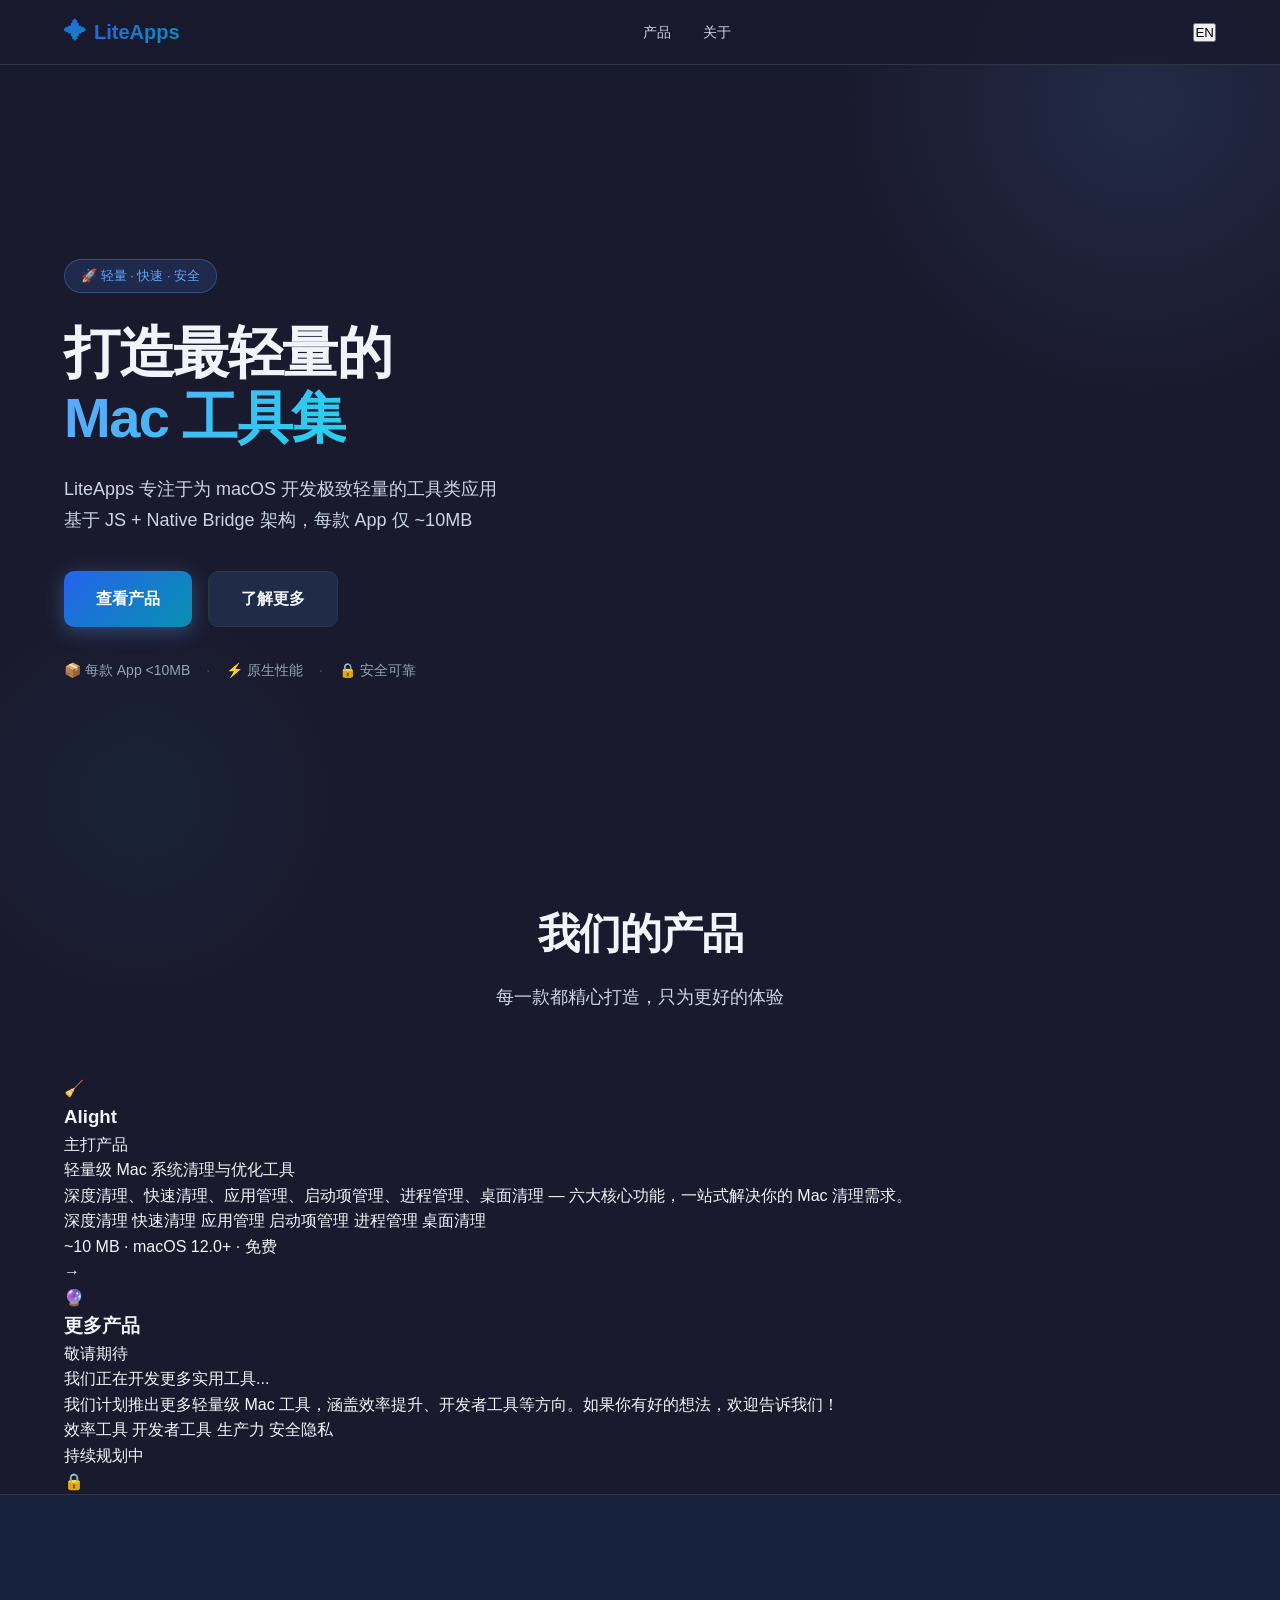
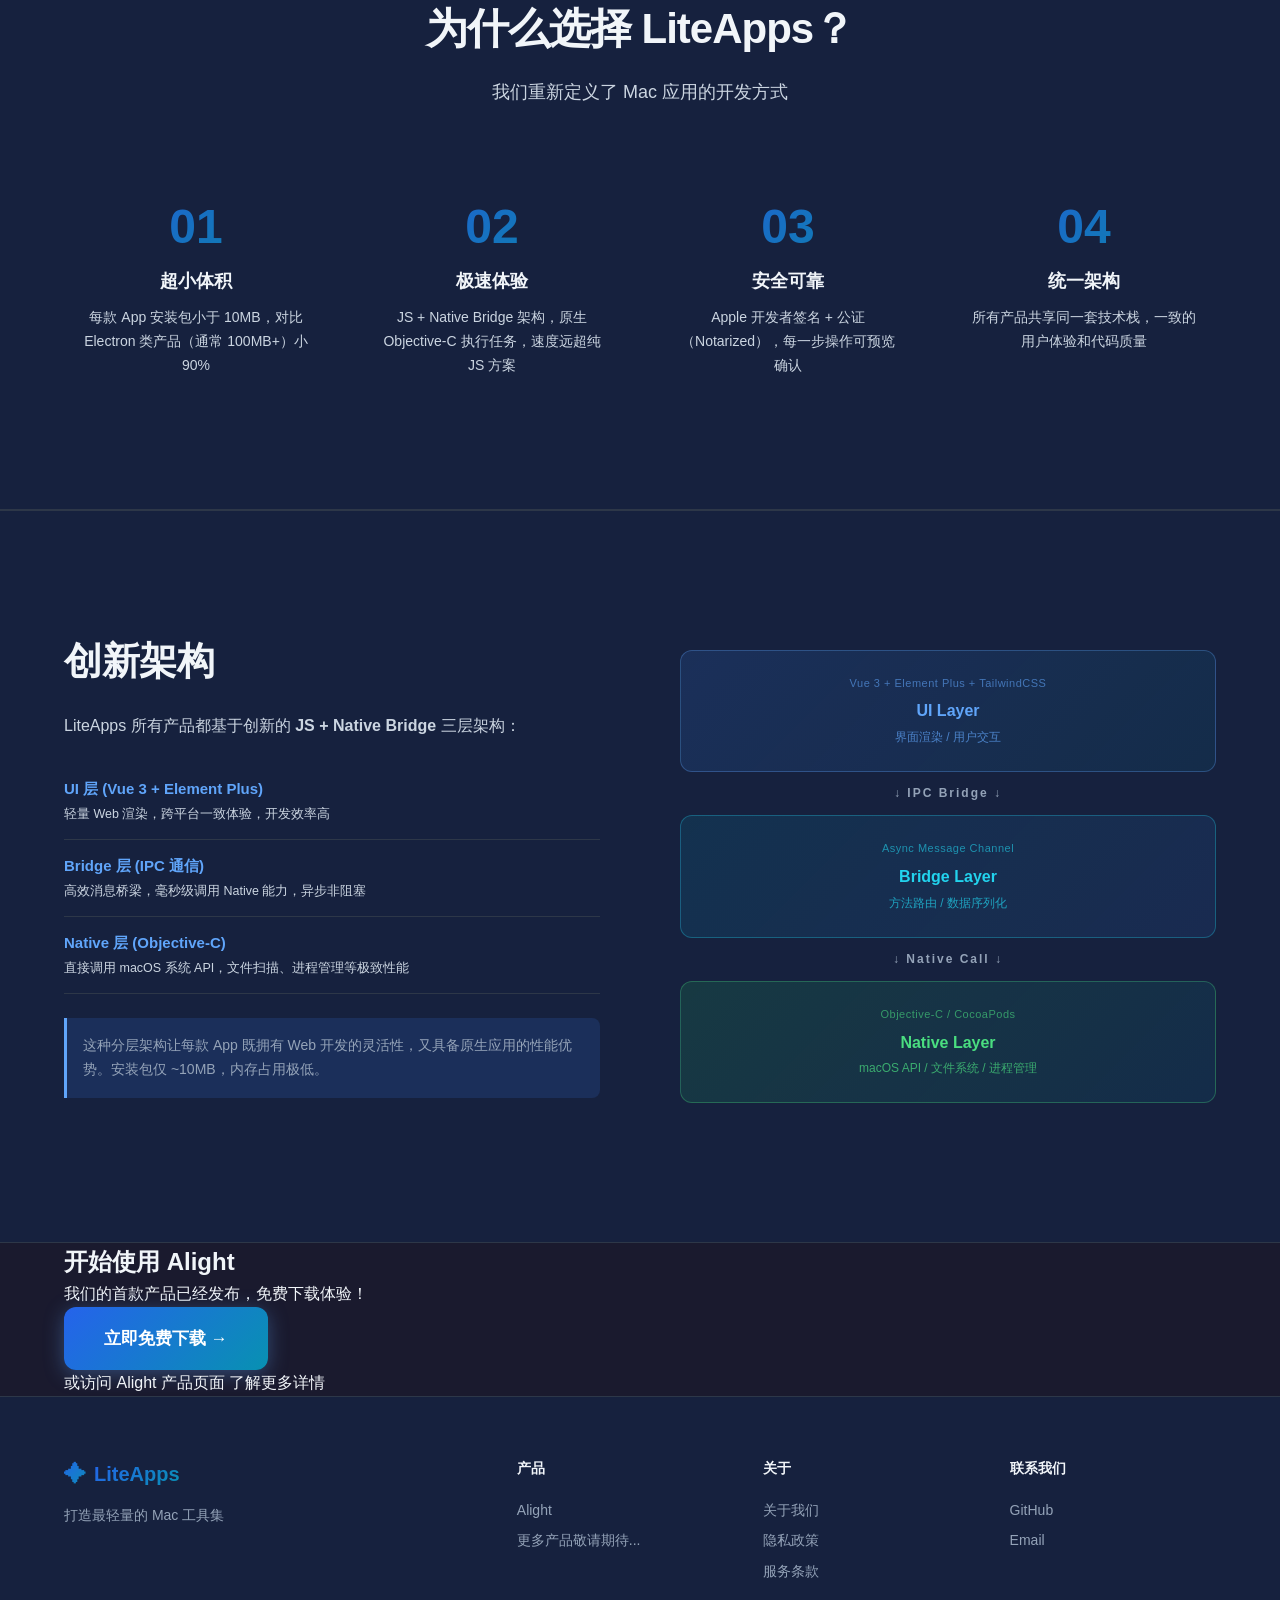
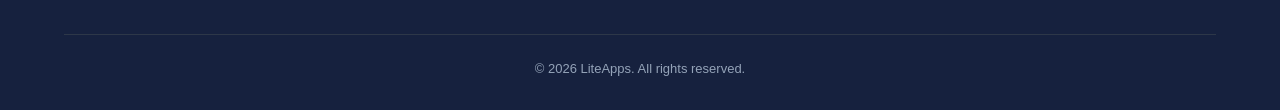
==== commit 92859cbb: "🚀 Deploy website from alight@a98959d72f2519c9ceead20def18a5580199bf77" ====
--- a/index.html
+++ b/index.html
@@ -3,9 +3,9 @@
 <head>
   <meta charset="UTF-8">
   <meta name="viewport" content="width=device-width, initial-scale=1.0">
-  <title>Alight - 轻量级 Mac 清理工具 | LiteApps</title>
-  <meta name="description" content="Alight 是一款轻量级 Mac 系统清理与优化工具，支持深度清理、快速清理、应用管理、启动项管理、进程管理、桌面清理等，基于 JS + Native Bridge 架构，安装包仅 10MB。">
-  <meta name="keywords" content="Mac清理,Alight,LiteApps,深度清理,快速清理,应用卸载,启动项管理,进程管理,桌面清理,Mac优化">
+  <title>LiteApps - 打造最轻量的 Mac 工具集</title>
+  <meta name="description" content="LiteApps 致力于打造最轻量的 Mac 工具集。基于 JS + Native Bridge 创新架构，每款 App 仅 ~10MB，远超 Electron 方案。">
+  <meta name="keywords" content="LiteApps,Mac工具,轻量级应用,Alight,Mac清理,macOS应用">
   <link rel="icon" type="image/svg+xml" href="favicon.svg">
   <link rel="stylesheet" href="style.css">
 </head>
@@ -15,801 +15,201 @@
     <div class="nav-container">
       <a href="/" class="nav-logo">
         <span class="logo-icon">✦</span>
-        <span class="logo-text">Alight</span>
+        <span class="logo-text">LiteApps</span>
       </a>
       <div class="nav-links">
-        <a href="#features">功能</a>
-        <a href="#screenshots">预览</a>
-        <a href="#architecture">架构</a>
-        <a href="#download">下载</a>
-      </div>
-      <a href="#download" class="nav-download-btn">免费下载</a>
+        <a href="#products" data-i18n="nav_products">产品</a>
+        <a href="#about" data-i18n="nav_about">关于</a>
+      </div>
+      <button id="langSwitch" class="lang-switch" title="Switch to English">EN</button>
     </div>
   </nav>
 
   <!-- Hero 区域 -->
-  <section class="hero">
+  <section class="hero hero-brand">
     <div class="hero-container">
-      <div class="hero-badge">🧹 LiteApps 出品</div>
+      <div class="hero-badge" data-i18n="hero_badge">🚀 轻量 · 快速 · 安全</div>
       <h1 class="hero-title">
-        让你的 <span class="gradient-text">Mac</span><br>更轻盈
+        <span data-i18n="hero_title_1">打造最轻量的</span><br>
+        <span class="gradient-text" data-i18n="hero_title_2">Mac 工具集</span>
       </h1>
-      <p class="hero-subtitle">
-        Alight 是一款轻量级 Mac 系统清理与优化工具<br>
-        深度清理 · 应用管理 · 启动优化 · 进程监控
+      <p class="hero-subtitle" data-i18n="hero_subtitle">
+        LiteApps 专注于为 macOS 开发极致轻量的工具类应用<br>
+        基于 JS + Native Bridge 架构，每款 App 仅 ~10MB
       </p>
       <div class="hero-actions">
-        <a href="#download" class="btn btn-primary btn-lg">
-          <svg width="20" height="20" viewBox="0 0 24 24" fill="none" stroke="currentColor" stroke-width="2.5" stroke-linecap="round" stroke-linejoin="round"><path d="M21 15v4a2 2 0 0 1-2 2H5a2 2 0 0 1-2-2v-4"/><polyline points="7 10 12 15 17 10"/><line x1="12" y1="15" x2="12" y2="3"/></svg>
-          免费下载
+        <a href="#products" class="btn btn-primary btn-lg" data-i18n="btn_view_products">查看产品</a>
+        <a href="#about" class="btn btn-secondary btn-lg" data-i18n="btn_learn_more">了解更多</a>
+      </div>
+      <div class="hero-meta">
+        <span class="meta-item" data-i18n="meta_apps">📦 每款 App &lt;10MB</span>
+        <span class="meta-divider">·</span>
+        <span class="meta-item" data-i18n="meta_native">⚡ 原生性能</span>
+        <span class="meta-divider">·</span>
+        <span class="meta-item" data-i18n="meta_safe">🔒 安全可靠</span>
+      </div>
+    </div>
+  </section>
+
+  <!-- 产品矩阵 -->
+  <section id="products" class="products-section">
+    <div class="container">
+      <div class="section-header">
+        <h2 class="section-title" data-i18n="products_title">我们的产品</h2>
+        <p class="section-subtitle" data-i18n="products_subtitle">每一款都精心打造，只为更好的体验</p>
+      </div>
+
+      <div class="product-grid">
+        <!-- Alight 产品卡片 -->
+        <a href="alight/" class="product-card featured">
+          <div class="product-card-header">
+            <div class="product-icon product-icon-alight">🧹</div>
+            <div class="product-info">
+              <div class="product-name-row">
+                <h3 class="product-name">Alight</h3>
+                <span class="product-badge" data-i18n="badge_featured">主打产品</span>
+              </div>
+              <p class="product-tagline" data-i18n="alight_tagline">轻量级 Mac 系统清理与优化工具</p>
+            </div>
+          </div>
+          <p class="product-desc" data-i18n="alight_desc">
+            深度清理、快速清理、应用管理、启动项管理、进程管理、桌面清理 — 六大核心功能，一站式解决你的 Mac 清理需求。
+          </p>
+          <div class="product-features-list">
+            <span class="feature-tag" data-i18n="feat_deep_clean_name">深度清理</span>
+            <span class="feature-tag" data-i18n="feat_quick_clean_name">快速清理</span>
+            <span class="feature-tag" data-i18n="feat_app_manage_name">应用管理</span>
+            <span class="feature-tag" data-i18n="feat_startup_name">启动项管理</span>
+            <span class="feature-tag" data-i18n="feat_process_name">进程管理</span>
+            <span class="feature-tag" data-i18n="feat_desktop_name">桌面清理</span>
+          </div>
+          <div class="product-footer">
+            <div class="product-meta">
+              <span>~10 MB</span>
+              <span>·</span>
+              <span>macOS 12.0+</span>
+              <span>·</span>
+              <span data-i18n="label_free">免费</span>
+            </div>
+            <span class="product-arrow">→</span>
+          </div>
         </a>
-        <a href="#features" class="btn btn-secondary btn-lg">了解更多</a>
-      </div>
-      <div class="hero-meta">
-        <span class="meta-item">⚡ 秒级扫描</span>
-        <span class="meta-divider">·</span>
-        <span class="meta-item">📦 &lt;10MB</span>
-        <span class="meta-divider">·</span>
-        <span class="meta-item">🔒 安全可靠</span>
-      </div>
-    </div>
-    <div class="hero-visual">
-      <!-- 模拟 DeepCleanView - 完全匹配真实 StatusOverview + CleanCardGrid -->
-      <div class="mac-window">
-        <div class="mac-window-header">
-          <div class="window-dots">
-            <span class="dot dot-red"></span>
-            <span class="dot dot-yellow"></span>
-            <span class="dot dot-green"></span>
-          </div>
-          <span class="window-title">Alight — 深度清理</span>
-        </div>
-        <div class="mac-window-body">
-          <div class="mock-deepclean">
-            <!-- StatusOverview: 标题栏 + 扫描按钮 -->
-            <div class="dc-header">
-              <h3>深度清理</h3>
-              <button class="dc-scan-btn">
-                <svg width="14" height="14" viewBox="0 0 24 24" fill="none" stroke="currentColor" stroke-width="2.5"><polygon points="13 2 3 14 12 14 11 22 21 10 12 10 13 2"/></svg>
-                开始扫描
-              </button>
-            </div>
-
-            <!-- StatusOverview: 四宫格统计卡片（使用真实颜色） -->
-            <div class="dc-stats-grid">
-              <div class="dc-stat-card stat-cache">
-                <span class="dc-stat-value">856 MB</span>
-                <span class="dc-stat-label">缓存数据</span>
+
+        <!-- 即将推出的产品卡片 -->
+        <div class="product-card coming-soon">
+          <div class="product-card-header">
+            <div class="product-icon product-icon-placeholder">🔮</div>
+            <div class="product-info">
+              <div class="product-name-row">
+                <h3 class="product-name" data-i18n="coming_soon_title">更多产品</h3>
+                <span class="product-badge badge-soon" data-i18n="badge_coming_soon">敬请期待</span>
               </div>
-              <div class="dc-stat-card stat-health">
-                <span class="dc-stat-value health-good">良好</span>
-                <span class="dc-stat-label">健康评分</span>
-              </div>
-              <div class="dc-stat-card stat-count">
-                <span class="dc-stat-value">128 项</span>
-                <span class="dc-stat-label">建议清理</span>
-              </div>
-              <div class="dc-stat-card stat-space">
-                <span class="dc-stat-value">2.4 GB</span>
-                <span class="dc-stat-label">可释放空间</span>
-              </div>
-            </div>
-
-            <!-- CleanCardGrid: 2列卡片网格（匹配真实 DeepCleanCard） -->
-            <div class="dc-cards-grid">
-              <!-- APP_DATA 卡片 -->
-              <div class="dc-clean-card">
-                <div class="card-icon-bg card-icon-blue">
-                  <svg width="24" height="24" viewBox="0 0 24 24" fill="none" stroke="currentColor" stroke-width="1.8"><path d="M14.5 2H6a2 2 0 0 0-2 2v16a2 2 0 0 0 2 2h12a2 2 0 0 0 2-2V7.5L14.5 2z"/><polyline points="14 2 14 8 20 8"/><path d="M9 13l2 2 4-4"/></svg>
-                </div>
-                <div class="card-info">
-                  <span class="card-name">应用数据</span>
-                  <span class="card-desc">扫描应用产生的缓存和配置文件</span>
-                </div>
-                <div class="card-right">
-                  <span class="card-size">456 MB</span>
-                  <span class="card-count">24 个应用</span>
-                  <button class="card-btn">查看</button>
-                </div>
-              </div>
-              <!-- INSTALLER 卡片 -->
-              <div class="dc-clean-card">
-                <div class="card-icon-bg card-icon-green">
-                  <svg width="24" height="24" viewBox="0 0 24 24" fill="none" stroke="currentColor" stroke-width="1.8"><path d="M21 16V8a2 2 0 0 0-1-1.73l-7-4a2 2 0 0 0-2 0l-7 4A2 2 0 0 0 3 8v8a2 2 0 0 0 1 1.73l7 4a2 2 0 0 0 2 0l7-4A2 2 0 0 0 21 16z"/></svg>
-                </div>
-                <div class="card-info">
-                  <span class="card-name">安装包残留</span>
-                  <span class="card-desc">已删除应用的 DMG/PKG 安装包残留</span>
-                </div>
-                <div class="card-right">
-                  <span class="card-size">520 MB</span>
-                  <span class="card-count">12 项</span>
-                  <button class="card-btn">查看</button>
-                </div>
-              </div>
-              <!-- LARGE_FILES 卡片 -->
-              <div class="dc-clean-card">
-                <div class="card-icon-bg card-icon-orange">
-                  <svg width="24" height="24" viewBox="0 0 24 24" fill="none" stroke="currentColor" stroke-width="1.8"><path d="M22 19a2 2 0 0 1-2 2H4a2 2 0 0 1-2-2V5a2 2 0 0 1 2-2h5l2 3h9a2 2 0 0 1 2 2z"/></svg>
-                </div>
-                <div class="card-info">
-                  <span class="card-name">大文件</span>
-                  <span class="card-desc">占用大量磁盘空间的大文件</span>
-                </div>
-                <div class="card-right">
-                  <span class="card-size">680 MB</span>
-                  <span class="card-count">8 项</span>
-                  <button class="card-btn">查看</button>
-                </div>
-              </div>
-              <!-- OLD_FILES 卡片 -->
-              <div class="dc-clean-card">
-                <div class="card-icon-bg card-icon-purple">
-                  <svg width="24" height="24" viewBox="0 0 24 24" fill="none" stroke="currentColor" stroke-width="1.8"><circle cx="12" cy="12" r="10"/><polyline points="12 6 12 12 16 14"/></svg>
-                </div>
-                <div class="card-info">
-                  <span class="card-name">旧文件</span>
-                  <span class="card-desc">长期未访问的旧文件和过期数据</span>
-                </div>
-                <div class="card-right">
-                  <span class="card-size">320 MB</span>
-                  <span class="card-count">56 项</span>
-                  <button class="card-btn">查看</button>
-                </div>
-              </div>
-            </div>
-          </div>
-        </div>
-      </div>
-    </div>
-  </section>
-
-  <!-- 功能特性 -->
-  <section id="features" class="features">
+              <p class="product-tagline" data-i18n="coming_soon_tagline">我们正在开发更多实用工具...</p>
+            </div>
+          </div>
+          <p class="product-desc" data-i18n="coming_soon_desc">
+            我们计划推出更多轻量级 Mac 工具，涵盖效率提升、开发者工具等方向。如果你有好的想法，欢迎告诉我们！
+          </p>
+          <div class="product-features-list">
+            <span class="feature-tag disabled" data-i18n="idea_efficiency">效率工具</span>
+            <span class="feature-tag disabled" data-i18n="idea_devtools">开发者工具</span>
+            <span class="feature-tag disabled" data-i18n="idea_productivity">生产力</span>
+            <span class="feature-tag disabled" data-i18n="idea_security">安全隐私</span>
+          </div>
+          <div class="product-footer">
+            <div class="product-meta">
+              <span data-i18n="label_stay_tuned">持续规划中</span>
+            </div>
+            <span class="product-arrow muted">🔒</span>
+          </div>
+        </div>
+      </div>
+    </div>
+  </section>
+
+  <!-- 技术优势 -->
+  <section class="highlights">
     <div class="container">
       <div class="section-header">
-        <h2 class="section-title">六大核心功能</h2>
-        <p class="section-subtitle">覆盖 Mac 清理优化的每一个场景</p>
-      </div>
-      <div class="features-grid">
-        <!-- 深度清理 deep-clean -->
-        <div class="feature-card featured">
-          <div class="feature-badge">核心功能</div>
-          <div class="feature-icon">🔬</div>
-          <h3>深度清理</h3>
-          <p>全盘深度扫描，识别安装包残留、大文件、旧文件、应用数据等垃圾。支持按类别预览详情，一键精准清理。</p>
-          <div class="feature-tags">
-            <span class="tag">安装包残留</span>
-            <span class="tag">大文件扫描</span>
-            <span class="tag">旧文件</span>
-            <span class="tag">应用数据</span>
-          </div>
-        </div>
-        <!-- 快速清理 quick-clean -->
-        <div class="feature-card">
-          <div class="feature-icon">⚡</div>
-          <h3>快速清理</h3>
-          <p>一键智能扫描系统缓存、日志、临时文件等常见垃圾，配合健康评分，快速释放空间。</p>
-          <div class="feature-tags">
-            <span class="tag">系统缓存</span>
-            <span class="tag">日志文件</span>
-            <span class="tag">临时文件</span>
-            <span class="tag">废纸篓</span>
-          </div>
-        </div>
-        <!-- 应用管理 app-manage -->
-        <div class="feature-card">
-          <div class="feature-icon">📱</div>
-          <h3>应用管理</h3>
-          <p>查看所有已安装应用，按大小/名称/使用时间排序。彻底卸载应用并自动清理关联的缓存和配置残留。</p>
-          <div class="feature-tags">
-            <span class="tag">应用列表</span>
-            <span class="tag">彻底卸载</span>
-            <span class="tag">残留清理</span>
-            <span class="tag">强制终止</span>
-          </div>
-        </div>
-        <!-- 启动项管理 startup-manager -->
-        <div class="feature-card">
-          <div class="feature-icon">🚀</div>
-          <h3>启动项管理</h3>
-          <p>管理系统登录项和后台活动（LaunchAgents/LaunchDaemons），一键禁用不必要的开机启动项，加速开机。</p>
-          <div class="feature-tags">
-            <span class="tag">登录项</span>
-            <span class="tag">后台服务</span>
-            <span class="tag">分类筛选</span>
-            <span class="tag">开关控制</span>
-          </div>
-        </div>
-        <!-- 进程管理 process-manager -->
-        <div class="feature-card">
-          <div class="feature-icon">💻</div>
-          <h3>进程管理</h3>
-          <p>实时查看所有运行中的进程，按系统/应用/其他分类筛选，支持搜索和多选批量结束占用资源的进程。</p>
-          <div class="feature-tags">
-            <span class="tag">进程列表</span>
-            <span class="tag">CPU/内存</span>
-            <span class="tag">批量终止</span>
-            <span class="tag">搜索筛选</span>
-          </div>
-        </div>
-        <!-- 桌面清理 desktop-clean -->
-        <div class="feature-card">
-          <div class="feature-icon">🖥️</div>
-          <h3>桌面清理</h3>
-          <p>扫描桌面上的所有文件，按类型分组展示，支持列表/网格视图切换，快速整理杂乱的桌面。</p>
-          <div class="feature-tags">
-            <span class="tag">桌面扫描</span>
-            <span class="tag">文件分类</span>
-            <span class="tag">预览查看</span>
-            <span class="tag">快捷操作</span>
-          </div>
-        </div>
-      </div>
-    </div>
-  </section>
-
-  <!-- 产品亮点 -->
-  <section class="highlights">
-    <div class="container">
+        <h2 class="section-title" data-i18n="tech_advantage_title">为什么选择 LiteApps？</h2>
+        <p class="section-subtitle" data-i18n="tech_advantage_subtitle">我们重新定义了 Mac 应用的开发方式</p>
+      </div>
       <div class="highlights-grid">
         <div class="highlight-item">
           <div class="highlight-number">01</div>
-          <h3>超小体积</h3>
-          <p>安装包小于 10MB，对比 Electron 类产品（通常 100MB+）小 90%</p>
+          <h3 data-i18n="highlight_1_title">超小体积</h3>
+          <p data-i18n="highlight_1_desc">每款 App 安装包小于 10MB，对比 Electron 类产品（通常 100MB+）小 90%</p>
         </div>
         <div class="highlight-item">
           <div class="highlight-number">02</div>
-          <h3>极速体验</h3>
-          <p>JS + Native Bridge 架构，原生 Objective-C 执行扫描任务，速度远超纯 JS 方案</p>
+          <h3 data-i18n="highlight_2_title">极速体验</h3>
+          <p data-i18n="highlight_2_desc">JS + Native Bridge 架构，原生 Objective-C 执行任务，速度远超纯 JS 方案</p>
         </div>
         <div class="highlight-item">
           <div class="highlight-number">03</div>
-          <h3>安全可靠</h3>
-          <p>每一步操作都可预览确认，只清理确定的垃圾文件，绝不误删用户重要数据</p>
+          <h3 data-i18n="highlight_3_title">安全可靠</h3>
+          <p data-i18n="highlight_3_desc">Apple 开发者签名 + 公证（Notarized），每一步操作可预览确认</p>
         </div>
         <div class="highlight-item">
           <div class="highlight-number">04</div>
-          <h3>六大模块</h3>
-          <p>深度清理、快速清理、应用管理、启动项、进程管理、桌面清理，一站式解决</p>
-        </div>
-      </div>
-    </div>
-  </section>
-
-  <!-- 截图展示 - 完全匹配真实 UI -->
-  <section id="screenshots" class="screenshots">
-    <div class="container">
-      <div class="section-header">
-        <h2 class="section-title">界面预览</h2>
-        <p class="section-subtitle">基于 Vue 3 + Element Plus 构建的精致界面</p>
-      </div>
-      <div class="screenshots-grid">
-        <!-- 截图1: 深度清理 - 匹配真实 StatusOverview + DeepCleanCard -->
-        <div class="screenshot-card">
-          <div class="screenshot-mock mock-deepclean-preview">
-            <div class="mock-mac-bar">
-              <span class="mock-dot red"></span>
-              <span class="mock-dot yellow"></span>
-              <span class="mock-dot green"></span>
-            </div>
-            <div class="mock-body dc-preview-body">
-              <div class="dc-prev-header">
-                <span class="dc-prev-title">深度清理</span>
-                <span class="dc-prev-btn">⚡ 开始扫描</span>
-              </div>
-              <div class="dc-prev-stats">
-                <div class="dc-ps stat-cache"><b>856 MB</b><small>缓存数据</small></div>
-                <div class="dc-ps stat-health"><b class="health-good">良好</b><small>健康评分</small></div>
-                <div class="dc-ps stat-count"><b>128 项</b><small>建议清理</small></div>
-                <div class="dc-ps stat-space"><b>2.4 GB</b><small>可释放空间</small></div>
-              </div>
-              <div class="dc-prev-cards">
-                <div class="dcp-card">
-                  <div class="dcp-icon dcp-icon-blue"><svg width="18" height="18" viewBox="0 0 24 24" fill="none" stroke="currentColor" stroke-width="1.8"><path d="M14.5 2H6a2 2 0 0 0-2 2v16a2 2 0 0 0 2 2h12a2 2 0 0 0 2-2V7.5L14.5 2z"/><polyline points="14 2 14 8 20 8"/></svg></div>
-                  <div class="dcp-info"><b>应用数据</b><span>扫描应用缓存和配置文件</span></div>
-                  <div class="dcp-meta"><b>456 MB</b><span>24个应用</span></div>
-                  <span class="dcp-arrow">›</span>
-                </div>
-                <div class="dcp-card">
-                  <div class="dcp-icon dcp-icon-green"><svg width="18" height="18" viewBox="0 0 24 24" fill="none" stroke="currentColor" stroke-width="1.8"><path d="M21 16V8a2 2 0 0 0-1-1.73l-7-4a2 2 0 0 0-2 0l-7 4A2 2 0 0 0 3 8v8a2 2 0 0 0 1 1.73l7 4a2 2 0 0 0 2 0l7-4A2 2 0 0 0 21 16z"/></svg></div>
-                  <div class="dcp-info"><b>安装包残留</b><span>DMG/PKG 安装包残留</span></div>
-                  <div class="dcp-meta"><b>520 MB</b><span>12项</span></div>
-                  <span class="dcp-arrow">›</span>
-                </div>
-                <div class="dcp-card">
-                  <div class="dcp-icon dcp-icon-orange"><svg width="18" height="18" viewBox="0 0 24 24" fill="none" stroke="currentColor" stroke-width="1.8"><path d="M22 19a2 2 0 0 1-2 2H4a2 2 0 0 1-2-2V5a2 2 0 0 1 2-2h5l2 3h9a2 2 0 0 1 2 2z"/></svg></div>
-                  <div class="dcp-info"><b>大文件</b><span>占用大量空间的文件</span></div>
-                  <div class="dcp-meta"><b>680 MB</b><span>8项</span></div>
-                  <span class="dcp-arrow">›</span>
-                </div>
-                <div class="dcp-card">
-                  <div class="dcp-icon dcp-icon-purple"><svg width="18" height="18" viewBox="0 0 24 24" fill="none" stroke="currentColor" stroke-width="1.8"><circle cx="12" cy="12" r="10"/><polyline points="12 6 12 12 16 14"/></svg></div>
-                  <div class="dcp-info"><b>旧文件</b><span>长期未访问的文件</span></div>
-                  <div class="dcp-meta"><b>320 MB</b><span>56项</span></div>
-                  <span class="dcp-arrow">›</span>
-                </div>
-              </div>
-            </div>
-          </div>
-          <p>深度清理 — 全盘扫描与四维统计</p>
-        </div>
-
-        <!-- 截图2: 应用管理 - 匹配真实 AppManageResults + AppItem -->
-        <div class="screenshot-card">
-          <div class="screenshot-mock mock-app-manage-preview">
-            <div class="mock-mac-bar">
-              <span class="mock-dot red"></span>
-              <span class="mock-dot yellow"></span>
-              <span class="mock-dot green"></span>
-            </div>
-            <div class="mock-body am-preview-body">
-              <!-- 顶部排序栏 -->
-              <div class="am-toolbar">
-                <span class="am-total">共 48 个应用</span>
-                <div class="am-sort-group">
-                  <span class="am-sort-label">排序</span>
-                  <span class="am-sort-select">大小 ▼</span>
-                  <span class="am-sort-order">降序</span>
-                </div>
-              </div>
-              <!-- 应用列表 - 匹配真实 AppItem -->
-              <div class="am-app-list">
-                <div class="am-app-row">
-                  <div class="am-app-icon">🎮</div>
-                  <div class="am-app-info">
-                    <span class="am-app-name">Steam</span>
-                    <span class="am-app-path">/Applications/Steam.app · 3天前使用</span>
-                  </div>
-                  <span class="am-app-size">3.2 GB</span>
-                  <button class="am-uninstall-btn">卸载</button>
-                </div>
-                <div class="am-app-row">
-                  <div class="am-app-icon">💻</div>
-                  <div class="am-app-info">
-                    <span class="am-app-name">Xcode</span>
-                    <span class="am-app-path">/Developer/Xcode.app · 今天使用</span>
-                  </div>
-                  <span class="am-app-size">2.8 GB</span>
-                  <button class="am-uninstall-btn">卸载</button>
-                </div>
-                <div class="am-app-row">
-                  <div class="am-app-icon">🌐</div>
-                  <div class="am-app-info">
-                    <span class="am-app-name">Google Chrome</span>
-                    <span class="am-app-path">/Applications/Google Chrome.app · 刚刚使用</span>
-                  </div>
-                  <span class="am-app-size">856 MB</span>
-                  <button class="am-uninstall-btn">卸载</button>
-                </div>
-                <div class="am-app-row">
-                  <div class="am-app-icon">🎵</div>
-                  <div class="am-app-info">
-                    <span class="am-app-name">Spotify</span>
-                    <span class="am-app-path">/Applications/Spotify.app · 从未使用</span>
-                  </div>
-                  <span class="am-app-size">420 MB</span>
-                  <button class="am-uninstall-btn">卸载</button>
-                </div>
-                <div class="am-app-row">
-                  <div class="am-app-icon">💬</div>
-                  <div class="am-app-info">
-                    <span class="am-app-name">WeChat</span>
-                    <span class="am-app-path">/Applications/WeChat.app · 2小时前使用</span>
-                  </div>
-                  <span class="am-app-size">380 MB</span>
-                  <button class="am-uninstall-btn">卸载</button>
-                </div>
-              </div>
-            </div>
-          </div>
-          <p>应用管理 — 彻底卸载与残留清理</p>
-        </div>
-
-        <!-- 截图3: 快速清理 - 匹配真实 QuickCleanCard -->
-        <div class="screenshot-card">
-          <div class="screenshot-mock mock-quickclean-preview">
-            <div class="mock-mac-bar">
-              <span class="mock-dot red"></span>
-              <span class="mock-dot yellow"></span>
-              <span class="mock-dot green"></span>
-            </div>
-            <div class="mock-body qc-preview-body">
-              <div class="qc-prev-header">
-                <span class="qc-prev-title">快速清理</span>
-                <span class="qc-prev-btn">⚡ 开始扫描</span>
-              </div>
-              <div class="qc-prev-stats">
-                <div class="qc-ps stat-cache"><b>1.2 GB</b><small>缓存数据</small></div>
-                <div class="qc-ps stat-health"><b class="health-good">85分</b><small>健康评分</small></div>
-                <div class="qc-ps stat-count"><b>256 项</b><small>建议清理</small></div>
-                <div class="qc-ps stat-space"><b>1.8 GB</b><small>可释放空间</small></div>
-              </div>
-              <div class="qc-prev-cards">
-                <div class="qcp-card">
-                  <div class="qcp-icon qcp-icon-blue"><svg width="18" height="18" viewBox="0 0 24 24" fill="none" stroke="currentColor" stroke-width="1.8"><path d="M14.5 2H6a2 2 0 0 0-2 2v16a2 2 0 0 0 2 2h12a2 2 0 0 0 2-2V7.5L14.5 2z"/><polyline points="14 2 14 8 20 8"/></svg></div>
-                  <div class="qcp-info"><b>系统缓存</b><span>应用和系统产生的缓存文件</span></div>
-                  <div class="qcp-meta"><b>520 MB</b><span>128项</span></div>
-                  <div class="qcp-actions">
-                    <button class="qcp-btn-preview">预览</button>
-                    <button class="qcp-btn-clean">智能清理</button>
-                  </div>
-                </div>
-                <div class="qcp-card">
-                  <div class="qcp-icon qcp-icon-orange"><svg width="18" height="18" viewBox="0 0 24 24" fill="none" stroke="currentColor" stroke-width="1.8"><path d="M14 2H6a2 2 0 0 0-2 2v16a2 2 0 0 0 2 2h12a2 2 0 0 0 2-2V8h-2a2 2 0 0 1-2-2V2z"/><path d="M14 2v6h6"/><path d="M16 13H8"/><path d="M16 17H8"/><path d="M10 9H8"/></svg></div>
-                  <div class="qcp-info"><b>日志文件</b><span>系统和应用的日志记录</span></div>
-                  <div class="qcp-meta"><b>280 MB</b><span>64项</span></div>
-                  <div class="qcp-actions">
-                    <button class="qcp-btn-preview">预览</button>
-                    <button class="qcp-btn-clean">智能清理</button>
-                  </div>
-                </div>
-                <div class="qcp-card">
-                  <div class="qcp-icon qcp-icon-green"><svg width="18" height="18" viewBox="0 0 24 24" fill="none" stroke="currentColor" stroke-width="1.8"><path d="M3 6h18"/><path d="M19 6v14c0 1-1 2-2 2H7c-1 0-2-1-2-2V6"/><path d="M8 6V4c0-1 1-2 2-2h4c1 0 2 1 2 2v2"/></svg></div>
-                  <div class="qcp-info"><b>临时文件</b><span>系统和应用产生的临时文件</span></div>
-                  <div class="qcp-meta"><b>156 MB</b><span>42项</span></div>
-                  <div class="qcp-actions">
-                    <button class="qcp-btn-preview">预览</button>
-                    <button class="qcp-btn-clean">智能清理</button>
-                  </div>
-                </div>
-                <div class="qcp-card">
-                  <div class="qcp-icon qcp-icon-red"><svg width="18" height="18" viewBox="0 0 24 24" fill="none" stroke="currentColor" stroke-width="1.8"><polyline points="3 6 5 6 21 6"/><path d="M19 6v14a2 2 0 0 1-2 2H7a2 2 0 0 1-2-2V6m3 0V4a2 2 0 0 1 2-2h4a2 2 0 0 1 2 2v2"/></svg></div>
-                  <div class="qcp-info"><b>废纸篓</b><span>废纸篓中的可清理文件</span></div>
-                  <div class="qcp-meta"><b>840 MB</b><span>22项</span></div>
-                  <div class="qcp-actions">
-                    <button class="qcp-btn-preview">预览</button>
-                    <button class="qcp-btn-clean">清空</button>
-                  </div>
-                </div>
-              </div>
-            </div>
-          </div>
-          <p>快速清理 — 一键智能清理</p>
-        </div>
-
-        <!-- 截图4: 启动项管理 - 匹配真实 startup-manager + StartupItemCard -->
-        <div class="screenshot-card">
-          <div class="screenshot-mock mock-startup-preview">
-            <div class="mock-mac-bar">
-              <span class="mock-dot red"></span>
-              <span class="mock-dot yellow"></span>
-              <span class="mock-dot green"></span>
-            </div>
-            <div class="mock-body su-preview-body">
-              <!-- 页面 Header Banner (page-header) -->
-              <div class="su-page-header">
-                <span class="su-header-icon">⚙️</span>
-                <div class="su-header-content">
-                  <span class="su-header-title">启动项管理</span>
-                  <span class="su-header-desc">管理开机自启的应用和服务</span>
-                </div>
-              </div>
-              <!-- 类型 Tab 切换 -->
-              <div class="su-tabs">
-                <span class="su-tab active">全部 15</span>
-                <span class="su-tab">登录项 8</span>
-                <span class="su-tab">后台活动 7</span>
-              </div>
-              <!-- 筛选 radio -->
-              <div class="su-filter-card">
-                <div class="su-radio-group">
-                  <span class="su-radio active">全部 15</span>
-                  <span class="su-radio">已启用 10</span>
-                  <span class="su-radio">已禁用 5</span>
-                </div>
-              </div>
-              <!-- 启动项列表 - 匹配真实 StartupItemCard -->
-              <div class="su-prev-list">
-                <div class="su-item">
-                  <div class="su-item-icon">🌐</div>
-                  <div class="su-item-info">
-                    <div class="su-item-name">
-                      Google Chrome Helper
-                      <span class="su-kind login">登录项</span>
-                    </div>
-                    <div class="su-item-path">~/Library/LaunchAgents/com.google.chrome.helper.plist</div>
-                  </div>
-                  <div class="su-item-actions">
-                    <button class="su-delete-btn">
-                      <svg width="14" height="14" viewBox="0 0 24 24" fill="none" stroke="currentColor" stroke-width="2"><polyline points="3 6 5 6 21 6"/><path d="M19 6v14a2 2 0 0 1-2 2H7a2 2 0 0 1-2-2V6m3 0V4a2 2 0 0 1 2-2h4a2 2 0 0 1 2 2v2"/></svg>
-                    </button>
-                    <div class="su-toggle on"></div>
-                  </div>
-                </div>
-                <div class="su-item">
-                  <div class="su-item-icon">☁️</div>
-                  <div class="su-item-info">
-                    <div class="su-item-name">
-                      iCloud Sync
-                      <span class="su-kind bg">后台活动</span>
-                      <span class="su-cat">系统</span>
-                    </div>
-                    <div class="su-item-path">/Library/LaunchDaemons/com.apple.icloud.sync.plist</div>
-                  </div>
-                  <div class="su-item-actions">
-                    <button class="su-delete-btn">
-                      <svg width="14" height="14" viewBox="0 0 24 24" fill="none" stroke="currentColor" stroke-width="2"><polyline points="3 6 5 6 21 6"/><path d="M19 6v14a2 2 0 0 1-2 2H7a2 2 0 0 1-2-2V6m3 0V4a2 2 0 0 1 2-2h4a2 2 0 0 1 2 2v2"/></svg>
-                    </button>
-                    <div class="su-toggle on"></div>
-                  </div>
-                </div>
-                <div class="su-item disabled">
-                  <div class="su-item-icon">🎵</div>
-                  <div class="su-item-info">
-                    <div class="su-item-name">
-                      Spotify
-                      <span class="su-kind login">登录项</span>
-                      <span class="su-cat-warn">建议关闭</span>
-                    </div>
-                    <div class="su-item-path">~/Library/LaunchAgents/com.spotify.client.plist</div>
-                  </div>
-                  <div class="su-item-actions">
-                    <button class="su-delete-btn">
-                      <svg width="14" height="14" viewBox="0 0 24 24" fill="none" stroke="currentColor" stroke-width="2"><polyline points="3 6 5 6 21 6"/><path d="M19 6v14a2 2 0 0 1-2 2H7a2 2 0 0 1-2-2V6m3 0V4a2 2 0 0 1 2-2h4a2 2 0 0 1 2 2v2"/></svg>
-                    </button>
-                    <div class="su-toggle off"></div>
-                  </div>
-                </div>
-              </div>
-            </div>
-          </div>
-          <p>启动项管理 — 加速你的 Mac 开机</p>
-        </div>
-
-        <!-- 截图5: 进程管理 - 匹配真实 process-manager -->
-        <div class="screenshot-card">
-          <div class="screenshot-mock mock-process-preview">
-            <div class="mock-mac-bar">
-              <span class="mock-dot red"></span>
-              <span class="mock-dot yellow"></span>
-              <span class="mock-dot green"></span>
-            </div>
-            <div class="mock-body pm-preview-body">
-              <!-- 页面 Header Banner -->
-              <div class="pm-page-header">
-                <span class="pm-header-icon">🖥️</span>
-                <div class="pm-header-content">
-                  <span class="pm-header-title">进程管理</span>
-                  <span class="pm-header-desc">实时监控和管理运行中的进程</span>
-                </div>
-                <div class="pm-header-actions">
-                  <button class="pm-btn-refresh">刷新</button>
-                  <button class="pm-btn-kill">结束选中 (0)</button>
-                </div>
-              </div>
-              <!-- 工具栏 Tab + 搜索 -->
-              <div class="pm-toolbar">
-                <div class="pm-tabs">
-                  <span class="pm-tab active">全部<span class="pm-tab-count">156</span></span>
-                  <span class="pm-tab">系统<span class="pm-tab-count">42</span></span>
-                  <span class="pm-tab">应用<span class="pm-tab-count">89</span></span>
-                  <span class="pm-tab">其他<span class="pm-tab-count">25</span></span>
-                </div>
-                <div class="pm-search">
-                  <svg width="14" height="14" viewBox="0 0 24 24" fill="none" stroke="currentColor" stroke-width="2"><circle cx="11" cy="11" r="8"/><line x1="21" y1="21" x2="16.65" y2="16.65"/></svg>
-                  <span>搜索进程...</span>
-                </div>
-              </div>
-              <!-- 进程列表 - 匹配真实 process-item -->
-              <div class="pm-list">
-                <div class="pm-item">
-                  <div class="pm-left">
-                    <div class="pm-checkbox checked"></div>
-                    <div class="pm-picon">🌐</div>
-                    <div class="pm-info">
-                      <div class="pm-name">Google Chrome<span class="pm-tag sys">系统</span></div>
-                      <div class="pm-path">com.google.Chrome</div>
-                    </div>
-                  </div>
-                  <div class="pm-right">
-                    <div class="pm-usage">
-                      <div class="pm-usage-row"><span class="pm-label">CPU</span><span class="pm-val usage-high">23.5%</span></div>
-                      <div class="pm-usage-row"><span class="pm-label">内存</span><span class="pm-val usage-medium">12.8%</span></div>
-                    </div>
-                    <span class="pm-pid">PID: 2841</span>
-                    <button class="pm-kill-btn">结束</button>
-                  </div>
-                </div>
-                <div class="pm-item selected">
-                  <div class="pm-left">
-                    <div class="pm-checkbox checked"></div>
-                    <div class="pm-picon">💻</div>
-                    <div class="pm-info">
-                      <div class="pm-name">Xcode</div>
-                      <div class="pm-path">com.apple.dt.Xcode</div>
-                    </div>
-                  </div>
-                  <div class="pm-right">
-                    <div class="pm-usage">
-                      <div class="pm-usage-row"><span class="pm-label">CPU</span><span class="pm-val usage-high">45.2%</span></div>
-                      <div class="pm-usage-row"><span class="pm-label">内存</span><span class="pm-val usage-high">18.6%</span></div>
-                    </div>
-                    <span class="pm-pid">PID: 8921</span>
-                    <button class="pm-kill-btn">结束</button>
-                  </div>
-                </div>
-                <div class="pm-item">
-                  <div class="pm-left">
-                    <div class="pm-checkbox"></div>
-                    <div class="pm-picon">🎵</div>
-                    <div class="pm-info">
-                      <div class="pm-name">Spotify</div>
-                      <div class="pm-path">com.spotify.client</div>
-                    </div>
-                  </div>
-                  <div class="pm-right">
-                    <div class="pm-usage">
-                      <div class="pm-usage-row"><span class="pm-label">CPU</span><span class="pm-val usage-low">1.2%</span></div>
-                      <div class="pm-usage-row"><span class="pm-label">内存</span><span class="pm-val usage-low">3.4%</span></div>
-                    </div>
-                    <span class="pm-pid">PID: 15234</span>
-                    <button class="pm-kill-btn">结束</button>
-                  </div>
-                </div>
-              </div>
-            </div>
-          </div>
-          <p>进程管理 — 实时监控与批量管理</p>
-        </div>
-
-        <!-- 截图6: 桌面清理 - 匹配真实 desktop-clean -->
-        <div class="screenshot-card">
-          <div class="screenshot-mock mock-desktop-preview">
-            <div class="mock-mac-bar">
-              <span class="mock-dot red"></span>
-              <span class="mock-dot yellow"></span>
-              <span class="mock-dot green"></span>
-            </div>
-            <div class="mock-body dt-preview-body">
-              <div class="dt-prev-header">
-                <span class="dt-prev-title">桌面清理</span>
-                <span class="dt-prev-btn">🔄 重新扫描</span>
-              </div>
-              <div class="dt-prev-summary">
-                <div>
-                  <span class="dt-total">2.1 GB</span>
-                  <span class="dt-detail">48 个文件 · 12 个文件夹</span>
-                </div>
-                <div class="dt-actions">
-                  <span class="dt-view-btn active">☰ 列表</span>
-                  <span class="dt-view-btn">⊞ 网格</span>
-                  <span class="dt-select-btn">全选</span>
-                  <button class="dt-delete-btn">删除选中 (0)</button>
-                </div>
-              </div>
-              <!-- 表头 -->
-              <div class="dt-table-header">
-                <span style="width:20px"></span>
-                <span style="width:32px"></span>
-                <span style="flex:1">名称</span>
-                <span style="width:100px;text-align:right">修改时间</span>
-                <span style="width:70px;text-align:right">大小</span>
-                <span style="width:40px"></span>
-              </div>
-              <!-- 文件列表 -->
-              <div class="dt-file-list">
-                <div class="dt-file-row">
-                  <input type="checkbox" checked>
-                  <span class="dt-file-icon">📄</span>
-                  <span class="dt-file-name">Screenshot_2024.png</span>
-                  <span class="dt-file-time">2024-01-15</span>
-                  <span class="dt-file-size">4.2 MB</span>
-                </div>
-                <div class="dt-file-row">
-                  <input type="checkbox" checked>
-                  <span class="dt-file-icon">📄</span>
-                  <span class="dt-file-name">报告文档.docx</span>
-                  <span class="dt-file-time">2024-01-10</span>
-                  <span class="dt-file-size">2.8 MB</span>
-                </div>
-                <div class="dt-file-row">
-                  <input type="checkbox">
-                  <span class="dt-file-icon">🖼️</span>
-                  <span class="dt-file-name">wallpaper.jpg</span>
-                  <span class="dt-file-time">2023-12-20</span>
-                  <span class="dt-file-size">8.5 MB</span>
-                </div>
-                <div class="dt-file-row">
-                  <input type="checkbox">
-                  <span class="dt-file-icon">📦</span>
-                  <span class="dt-file-name">project.zip</span>
-                  <span class="dt-file-time">2024-01-08</span>
-                  <span class="dt-file-size">156 MB</span>
-                </div>
-              </div>
-            </div>
-          </div>
-          <p>桌面清理 — 整理你的桌面文件</p>
-        </div>
-      </div>
-    </div>
-  </section>
-
-  <!-- 技术架构 -->
-  <section id="architecture" class="architecture">
+          <h3 data-i18n="highlight_4_title">统一架构</h3>
+          <p data-i18n="highlight_4_desc">所有产品共享同一套技术栈，一致的用户体验和代码质量</p>
+        </div>
+      </div>
+    </div>
+  </section>
+
+  <!-- 技术架构简介 -->
+  <section id="about" class="architecture architecture-brand">
     <div class="container">
       <div class="arch-content">
         <div class="arch-text">
-          <h2>为什么这么快？</h2>
-          <p>Alight 采用创新的 <strong>JS + Native Bridge</strong> 三层架构：</p>
+          <h2 data-i18n="arch_title">创新架构</h2>
+          <p data-i18n="arch_intro">LiteApps 所有产品都基于创新的 <strong>JS + Native Bridge</strong> 三层架构：</p>
           <ul class="arch-list">
             <li>
-              <strong>UI 层 (Vue 3 + Element Plus)</strong><br>
-              <small>轻量 Web 渲染，跨平台一致体验，开发效率高</small>
+              <strong data-i18n="arch_ui_name">UI 层 (Vue 3 + Element Plus)</strong><br>
+              <small data-i18n="arch_ui_desc">轻量 Web 渲染，跨平台一致体验，开发效率高</small>
             </li>
             <li>
-              <strong>Bridge 层 (IPC 通信)</strong><br>
-              <small>高效消息桥梁，毫秒级调用 Native 能力，异步非阻塞</small>
+              <strong data-i18n="arch_bridge_name">Bridge 层 (IPC 通信)</strong><br>
+              <small data-i18n="arch_bridge_desc">高效消息桥梁，毫秒级调用 Native 能力，异步非阻塞</small>
             </li>
             <li>
-              <strong>Native 层 (Objective-C)</strong><br>
-              <small>直接调用 macOS 系统 API，文件扫描、进程管理等极致性能</small>
+              <strong data-i18n="arch_native_name">Native 层 (Objective-C)</strong><br>
+              <small data-i18n="arch_native_desc">直接调用 macOS 系统 API，文件扫描、进程管理等极致性能</small>
             </li>
           </ul>
-          <p class="arch-note">这种分层架构让 Alight 既拥有 Web 开发的灵活性，又具备原生应用的性能优势。安装包仅 ~10MB，内存占用极低，远优于传统 Electron 方案。</p>
+          <p class="arch-note" data-i18n="arch_note">这种分层架构让每款 App 既拥有 Web 开发的灵活性，又具备原生应用的性能优势。安装包仅 ~10MB，内存占用极低。</p>
         </div>
         <div class="arch-diagram">
           <div class="arch-layer layer-ui">
-            <span class="layer-tech">Vue 3 + Element Plus + TailwindCSS</span>
-            UI Layer<br><small>界面渲染 / 用户交互</small>
-          </div>
-          <div class="arch-arrow">↓ IPC Bridge ↓</div>
+            <span class="layer-tech" data-i18n="layer_ui_tech">Vue 3 + Element Plus + TailwindCSS</span>
+            <span data-i18n="layer_ui_label">UI Layer</span><br><small data-i18n="layer_ui_small">界面渲染 / 用户交互</small>
+          </div>
+          <div class="arch-arrow" data-i18n="arch_arrow_bridge">↓ IPC Bridge ↓</div>
           <div class="arch-layer layer-bridge">
-            <span class="layer-tech">Async Message Channel</span>
-            Bridge Layer<br><small>方法路由 / 数据序列化</small>
-          </div>
-          <div class="arch-arrow">↓ Native Call ↓</div>
+            <span class="layer-tech" data-i18n="layer_bridge_tech">Async Message Channel</span>
+            <span data-i18n="layer_bridge_label">Bridge Layer</span><br><small data-i18n="layer_bridge_small">方法路由 / 数据序列化</small>
+          </div>
+          <div class="arch-arrow" data-i18n="arch_arrow_native">↓ Native Call ↓</div>
           <div class="arch-layer layer-native">
-            <span class="layer-tech">Objective-C / CocoaPods</span>
-            Native Layer<br><small>macOS API / 文件系统 / 进程管理</small>
-          </div>
-        </div>
-      </div>
-    </div>
-  </section>
-
-  <!-- 下载区域 -->
-  <section id="download" class="download">
-    <div class="container">
-      <div class="download-card">
-        <h2>立即下载 Alight</h2>
-        <p class="download-desc">免费使用，让你的 Mac 重获新生</p>
-        <div class="download-info">
-          <div class="info-item">
-            <span class="info-label">版本</span>
-            <span class="info-value" id="version">
-              <span class="version-loading">获取中...</span>
-            </span>
-          </div>
-          <div class="info-item">
-            <span class="info-label">发布日期</span>
-            <span class="info-value" id="releaseDate">-</span>
-          </div>
-          <div class="info-item">
-            <span class="info-label">大小</span>
-            <span class="info-value">~10 MB</span>
-          </div>
-          <div class="info-item">
-            <span class="info-label">要求</span>
-            <span class="info-value">macOS 12.0+</span>
-          </div>
-          <div class="info-item">
-            <span class="info-label">架构</span>
-            <span class="info-value">Universal (Apple Silicon + Intel)</span>
-          </div>
-        </div>
-        <a href="#" class="btn btn-primary btn-xl download-btn" id="downloadBtn" onclick="handleDownload(event)">
-          <svg width="22" height="22" viewBox="0 0 24 24" fill="none" stroke="currentColor" stroke-width="2.5" stroke-linecap="round" stroke-linejoin="round"><path d="M21 15v4a2 2 0 0 1-2 2H5a2 2 0 0 1-2-2v-4"/><polyline points="7 10 12 15 17 10"/><line x1="12" y1="15" x2="12" y2="3"/></svg>
-          下载 .dmg 文件
-        </a>
-        <div class="download-extras">
-          <a href="https://github.com/jackie-jiang-ios/alight/releases" target="_blank" rel="noopener noreferrer" class="link-secondary">
-            <svg width="14" height="14" viewBox="0 0 24 24" fill="currentColor"><path d="M12 0c-6.626 0-12 5.373-12 12 0 5.302 3.438 9.8 8.207 11.387.599.111.793-.261.793-.577v-2.234c-3.338.726-4.033-1.416-4.033-1.416-.546-1.387-1.333-1.756-1.333-1.756-1.089-.745.083-.729.083-.729 1.205.084 1.839 1.237 1.839 1.237 1.07 1.834 2.807 1.304 3.492.997.107-.775.418-1.305.762-1.604-2.665-.305-5.467-1.334-5.467-5.931 0-1.311.469-2.381 1.236-3.221-.124-.303-.535-1.524.117-3.176 0 0 1.008-.322 3.301 1.23.957-.266 1.983-.399 3.003-.404 1.02.005 2.047.138 3.006.404 2.291-1.552 3.297-1.23 3.297-1.23.653 1.653.242 2.874.118 3.176.77.84 1.235 1.911 1.235 3.221 0 4.609-2.807 5.624-5.479 5.921.43.372.823 1.102.823 2.222v3.293c0 .319.192.694.801.576 4.765-1.589 8.199-6.086 8.199-11.386 0-6.627-5.373-12-12-12z"/></svg>
-            查看 GitHub Releases
-          </a>
-        </div>
-        <p class="download-note">⚠️ 首次运行需要在「系统设置 → 隐私与安全性」中允许运行 · 下载即表示同意我们的 <a href="terms.html">服务条款</a> 和 <a href="privacy.html">隐私政策</a></p>
+            <span class="layer-tech" data-i18n="layer_native_tech">Objective-C / CocoaPods</span>
+            <span data-i18n="layer_native_label">Native Layer</span><br><small data-i18n="layer_native_small">macOS API / 文件系统 / 进程管理</small>
+          </div>
+        </div>
+      </div>
+    </div>
+  </section>
+
+  <!-- CTA 区域 -->
+  <section class="cta-section">
+    <div class="container">
+      <div class="cta-card">
+        <h2 data-i18n="cta_title">开始使用 Alight</h2>
+        <p data-i18n="cta_desc">我们的首款产品已经发布，免费下载体验！</p>
+        <a href="alight/#download" class="btn btn-primary btn-xl" data-i18n="cta_btn">立即免费下载 →</a>
+        <p class="cta-note" data-i18n="cta_note">或访问 <a href="alight/">Alight 产品页面</a> 了解更多详情</p>
       </div>
     </div>
   </section>
@@ -823,29 +223,27 @@
             <span class="logo-icon">✦</span>
             <span class="logo-text">LiteApps</span>
           </div>
-          <p>打造最轻量的 Mac 工具集</p>
+          <p data-i18n="footer_brand_desc">打造最轻量的 Mac 工具集</p>
         </div>
         <div class="footer-links">
-          <h4>产品</h4>
-          <a href="#">Alight</a>
-          <a href="#">更多产品敬请期待...</a>
+          <h4 data-i18n="footer_product">产品</h4>
+          <a href="alight/" data-i18n="footer_alight">Alight</a>
+          <a href="#" data-i18n="footer_more">更多产品敬请期待...</a>
         </div>
         <div class="footer-links">
-          <h4>功能</h4>
-          <a href="#features">深度清理</a>
-          <a href="#features">应用管理</a>
-          <a href="#features">启动项管理</a>
-          <a href="#features">进程管理</a>
+          <h4 data-i18n="footer_about">关于</h4>
+          <a href="about.html" data-i18n="footer_about_us">关于我们</a>
+          <a href="privacy.html" data-i18n="footer_privacy">隐私政策</a>
+          <a href="terms.html" data-i18n="footer_terms">服务条款</a>
         </div>
         <div class="footer-links">
-          <h4>关于</h4>
-          <a href="about.html">关于我们</a>
-          <a href="privacy.html">隐私政策</a>
-          <a href="terms.html">服务条款</a>
+          <h4 data-i18n="footer_connect">联系我们</h4>
+          <a href="https://github.com/jackie-jiang-ios" target="_blank" rel="noopener noreferrer">GitHub</a>
+          <a href="mailto:contact@liteapps.cn" data-i18n="footer_email">Email</a>
         </div>
       </div>
       <div class="footer-bottom">
-        <p>&copy; 2026 LiteApps. All rights reserved.</p>
+        <p data-i18n="footer_copyright">&copy; 2026 LiteApps. All rights reserved.</p>
       </div>
     </div>
   </footer>
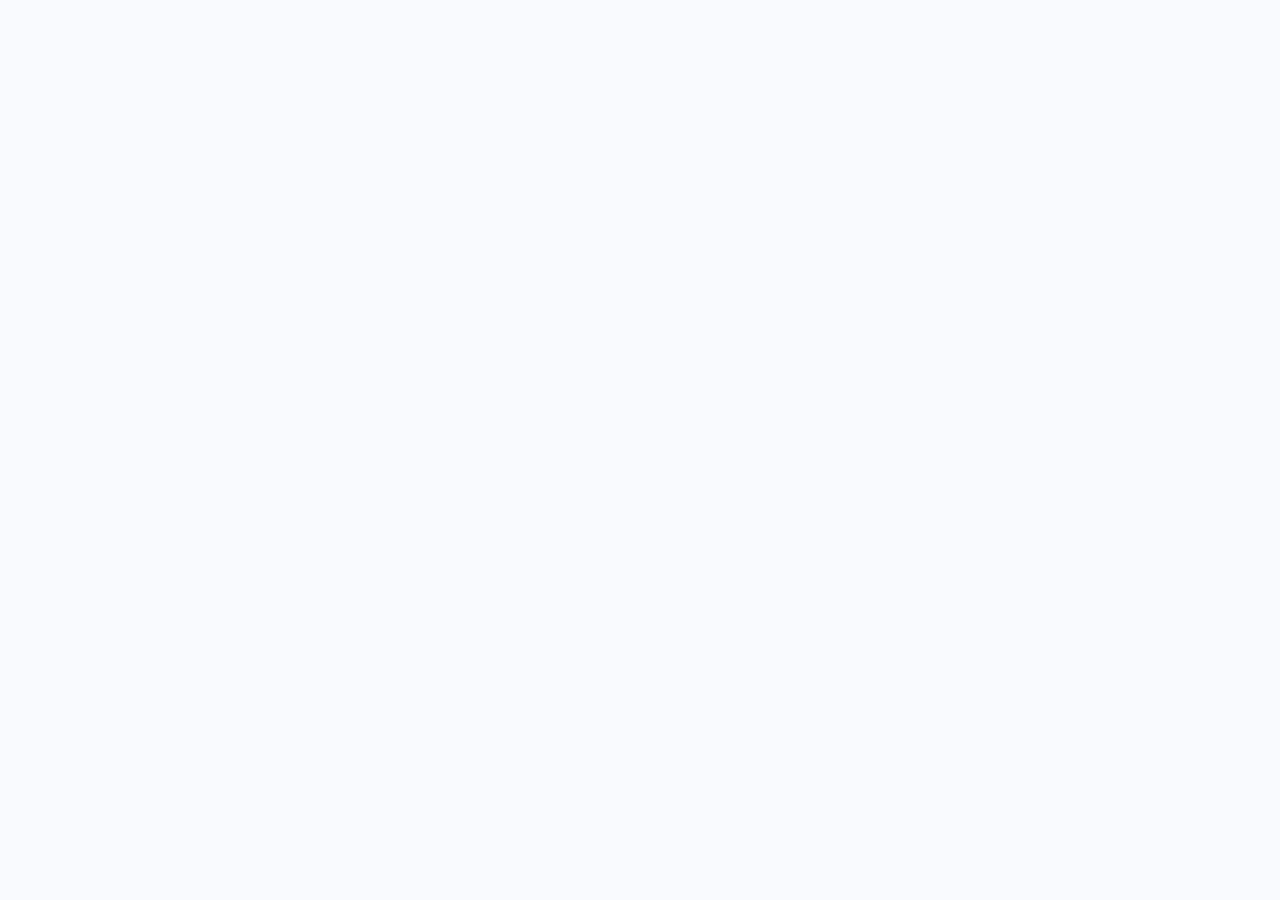
==== commit d46141a8: "🐛 Fix: Use correct app-info.json structure" ====
--- a/index.html
+++ b/index.html
@@ -4,250 +4,14 @@
   <meta charset="UTF-8">
   <meta name="viewport" content="width=device-width, initial-scale=1.0">
   <title>LiteApps - 打造最轻量的 Mac 工具集</title>
-  <meta name="description" content="LiteApps 致力于打造最轻量的 Mac 工具集。基于 JS + Native Bridge 创新架构，每款 App 仅 ~10MB，远超 Electron 方案。">
+  <meta name="description" content="LiteApps 致力于打造最轻量的 Mac 工具集。基于 JS + Native Bridge 创新架构，每款 App 仅 ~10MB。">
   <meta name="keywords" content="LiteApps,Mac工具,轻量级应用,Alight,Mac清理,macOS应用">
-  <link rel="icon" type="image/svg+xml" href="favicon.svg">
-  <link rel="stylesheet" href="style.css">
+  <link rel="icon" type="image/svg+xml" href="/favicon.svg">
+  <script type="module" crossorigin src="/assets/main-BFJJhTt6.js"></script>
+  <link rel="modulepreload" crossorigin href="/assets/runtime-core.esm-bundler-CVZ3Rajj.js">
+  <link rel="stylesheet" crossorigin href="/assets/main-Kku_vBwV.css">
 </head>
 <body>
-  <!-- 导航栏 -->
-  <nav class="navbar">
-    <div class="nav-container">
-      <a href="/" class="nav-logo">
-        <span class="logo-icon">✦</span>
-        <span class="logo-text">LiteApps</span>
-      </a>
-      <div class="nav-links">
-        <a href="#products" data-i18n="nav_products">产品</a>
-        <a href="#about" data-i18n="nav_about">关于</a>
-      </div>
-      <button id="langSwitch" class="lang-switch" title="Switch to English">EN</button>
-    </div>
-  </nav>
-
-  <!-- Hero 区域 -->
-  <section class="hero hero-brand">
-    <div class="hero-container">
-      <div class="hero-badge" data-i18n="hero_badge">🚀 轻量 · 快速 · 安全</div>
-      <h1 class="hero-title">
-        <span data-i18n="hero_title_1">打造最轻量的</span><br>
-        <span class="gradient-text" data-i18n="hero_title_2">Mac 工具集</span>
-      </h1>
-      <p class="hero-subtitle" data-i18n="hero_subtitle">
-        LiteApps 专注于为 macOS 开发极致轻量的工具类应用<br>
-        基于 JS + Native Bridge 架构，每款 App 仅 ~10MB
-      </p>
-      <div class="hero-actions">
-        <a href="#products" class="btn btn-primary btn-lg" data-i18n="btn_view_products">查看产品</a>
-        <a href="#about" class="btn btn-secondary btn-lg" data-i18n="btn_learn_more">了解更多</a>
-      </div>
-      <div class="hero-meta">
-        <span class="meta-item" data-i18n="meta_apps">📦 每款 App &lt;10MB</span>
-        <span class="meta-divider">·</span>
-        <span class="meta-item" data-i18n="meta_native">⚡ 原生性能</span>
-        <span class="meta-divider">·</span>
-        <span class="meta-item" data-i18n="meta_safe">🔒 安全可靠</span>
-      </div>
-    </div>
-  </section>
-
-  <!-- 产品矩阵 -->
-  <section id="products" class="products-section">
-    <div class="container">
-      <div class="section-header">
-        <h2 class="section-title" data-i18n="products_title">我们的产品</h2>
-        <p class="section-subtitle" data-i18n="products_subtitle">每一款都精心打造，只为更好的体验</p>
-      </div>
-
-      <div class="product-grid">
-        <!-- Alight 产品卡片 -->
-        <a href="alight/" class="product-card featured">
-          <div class="product-card-header">
-            <div class="product-icon product-icon-alight">🧹</div>
-            <div class="product-info">
-              <div class="product-name-row">
-                <h3 class="product-name">Alight</h3>
-                <span class="product-badge" data-i18n="badge_featured">主打产品</span>
-              </div>
-              <p class="product-tagline" data-i18n="alight_tagline">轻量级 Mac 系统清理与优化工具</p>
-            </div>
-          </div>
-          <p class="product-desc" data-i18n="alight_desc">
-            深度清理、快速清理、应用管理、启动项管理、进程管理、桌面清理 — 六大核心功能，一站式解决你的 Mac 清理需求。
-          </p>
-          <div class="product-features-list">
-            <span class="feature-tag" data-i18n="feat_deep_clean_name">深度清理</span>
-            <span class="feature-tag" data-i18n="feat_quick_clean_name">快速清理</span>
-            <span class="feature-tag" data-i18n="feat_app_manage_name">应用管理</span>
-            <span class="feature-tag" data-i18n="feat_startup_name">启动项管理</span>
-            <span class="feature-tag" data-i18n="feat_process_name">进程管理</span>
-            <span class="feature-tag" data-i18n="feat_desktop_name">桌面清理</span>
-          </div>
-          <div class="product-footer">
-            <div class="product-meta">
-              <span>~10 MB</span>
-              <span>·</span>
-              <span>macOS 12.0+</span>
-              <span>·</span>
-              <span data-i18n="label_free">免费</span>
-            </div>
-            <span class="product-arrow">→</span>
-          </div>
-        </a>
-
-        <!-- 即将推出的产品卡片 -->
-        <div class="product-card coming-soon">
-          <div class="product-card-header">
-            <div class="product-icon product-icon-placeholder">🔮</div>
-            <div class="product-info">
-              <div class="product-name-row">
-                <h3 class="product-name" data-i18n="coming_soon_title">更多产品</h3>
-                <span class="product-badge badge-soon" data-i18n="badge_coming_soon">敬请期待</span>
-              </div>
-              <p class="product-tagline" data-i18n="coming_soon_tagline">我们正在开发更多实用工具...</p>
-            </div>
-          </div>
-          <p class="product-desc" data-i18n="coming_soon_desc">
-            我们计划推出更多轻量级 Mac 工具，涵盖效率提升、开发者工具等方向。如果你有好的想法，欢迎告诉我们！
-          </p>
-          <div class="product-features-list">
-            <span class="feature-tag disabled" data-i18n="idea_efficiency">效率工具</span>
-            <span class="feature-tag disabled" data-i18n="idea_devtools">开发者工具</span>
-            <span class="feature-tag disabled" data-i18n="idea_productivity">生产力</span>
-            <span class="feature-tag disabled" data-i18n="idea_security">安全隐私</span>
-          </div>
-          <div class="product-footer">
-            <div class="product-meta">
-              <span data-i18n="label_stay_tuned">持续规划中</span>
-            </div>
-            <span class="product-arrow muted">🔒</span>
-          </div>
-        </div>
-      </div>
-    </div>
-  </section>
-
-  <!-- 技术优势 -->
-  <section class="highlights">
-    <div class="container">
-      <div class="section-header">
-        <h2 class="section-title" data-i18n="tech_advantage_title">为什么选择 LiteApps？</h2>
-        <p class="section-subtitle" data-i18n="tech_advantage_subtitle">我们重新定义了 Mac 应用的开发方式</p>
-      </div>
-      <div class="highlights-grid">
-        <div class="highlight-item">
-          <div class="highlight-number">01</div>
-          <h3 data-i18n="highlight_1_title">超小体积</h3>
-          <p data-i18n="highlight_1_desc">每款 App 安装包小于 10MB，对比 Electron 类产品（通常 100MB+）小 90%</p>
-        </div>
-        <div class="highlight-item">
-          <div class="highlight-number">02</div>
-          <h3 data-i18n="highlight_2_title">极速体验</h3>
-          <p data-i18n="highlight_2_desc">JS + Native Bridge 架构，原生 Objective-C 执行任务，速度远超纯 JS 方案</p>
-        </div>
-        <div class="highlight-item">
-          <div class="highlight-number">03</div>
-          <h3 data-i18n="highlight_3_title">安全可靠</h3>
-          <p data-i18n="highlight_3_desc">Apple 开发者签名 + 公证（Notarized），每一步操作可预览确认</p>
-        </div>
-        <div class="highlight-item">
-          <div class="highlight-number">04</div>
-          <h3 data-i18n="highlight_4_title">统一架构</h3>
-          <p data-i18n="highlight_4_desc">所有产品共享同一套技术栈，一致的用户体验和代码质量</p>
-        </div>
-      </div>
-    </div>
-  </section>
-
-  <!-- 技术架构简介 -->
-  <section id="about" class="architecture architecture-brand">
-    <div class="container">
-      <div class="arch-content">
-        <div class="arch-text">
-          <h2 data-i18n="arch_title">创新架构</h2>
-          <p data-i18n="arch_intro">LiteApps 所有产品都基于创新的 <strong>JS + Native Bridge</strong> 三层架构：</p>
-          <ul class="arch-list">
-            <li>
-              <strong data-i18n="arch_ui_name">UI 层 (Vue 3 + Element Plus)</strong><br>
-              <small data-i18n="arch_ui_desc">轻量 Web 渲染，跨平台一致体验，开发效率高</small>
-            </li>
-            <li>
-              <strong data-i18n="arch_bridge_name">Bridge 层 (IPC 通信)</strong><br>
-              <small data-i18n="arch_bridge_desc">高效消息桥梁，毫秒级调用 Native 能力，异步非阻塞</small>
-            </li>
-            <li>
-              <strong data-i18n="arch_native_name">Native 层 (Objective-C)</strong><br>
-              <small data-i18n="arch_native_desc">直接调用 macOS 系统 API，文件扫描、进程管理等极致性能</small>
-            </li>
-          </ul>
-          <p class="arch-note" data-i18n="arch_note">这种分层架构让每款 App 既拥有 Web 开发的灵活性，又具备原生应用的性能优势。安装包仅 ~10MB，内存占用极低。</p>
-        </div>
-        <div class="arch-diagram">
-          <div class="arch-layer layer-ui">
-            <span class="layer-tech" data-i18n="layer_ui_tech">Vue 3 + Element Plus + TailwindCSS</span>
-            <span data-i18n="layer_ui_label">UI Layer</span><br><small data-i18n="layer_ui_small">界面渲染 / 用户交互</small>
-          </div>
-          <div class="arch-arrow" data-i18n="arch_arrow_bridge">↓ IPC Bridge ↓</div>
-          <div class="arch-layer layer-bridge">
-            <span class="layer-tech" data-i18n="layer_bridge_tech">Async Message Channel</span>
-            <span data-i18n="layer_bridge_label">Bridge Layer</span><br><small data-i18n="layer_bridge_small">方法路由 / 数据序列化</small>
-          </div>
-          <div class="arch-arrow" data-i18n="arch_arrow_native">↓ Native Call ↓</div>
-          <div class="arch-layer layer-native">
-            <span class="layer-tech" data-i18n="layer_native_tech">Objective-C / CocoaPods</span>
-            <span data-i18n="layer_native_label">Native Layer</span><br><small data-i18n="layer_native_small">macOS API / 文件系统 / 进程管理</small>
-          </div>
-        </div>
-      </div>
-    </div>
-  </section>
-
-  <!-- CTA 区域 -->
-  <section class="cta-section">
-    <div class="container">
-      <div class="cta-card">
-        <h2 data-i18n="cta_title">开始使用 Alight</h2>
-        <p data-i18n="cta_desc">我们的首款产品已经发布，免费下载体验！</p>
-        <a href="alight/#download" class="btn btn-primary btn-xl" data-i18n="cta_btn">立即免费下载 →</a>
-        <p class="cta-note" data-i18n="cta_note">或访问 <a href="alight/">Alight 产品页面</a> 了解更多详情</p>
-      </div>
-    </div>
-  </section>
-
-  <!-- 页脚 -->
-  <footer class="footer">
-    <div class="container">
-      <div class="footer-grid">
-        <div class="footer-brand">
-          <div class="footer-logo">
-            <span class="logo-icon">✦</span>
-            <span class="logo-text">LiteApps</span>
-          </div>
-          <p data-i18n="footer_brand_desc">打造最轻量的 Mac 工具集</p>
-        </div>
-        <div class="footer-links">
-          <h4 data-i18n="footer_product">产品</h4>
-          <a href="alight/" data-i18n="footer_alight">Alight</a>
-          <a href="#" data-i18n="footer_more">更多产品敬请期待...</a>
-        </div>
-        <div class="footer-links">
-          <h4 data-i18n="footer_about">关于</h4>
-          <a href="about.html" data-i18n="footer_about_us">关于我们</a>
-          <a href="privacy.html" data-i18n="footer_privacy">隐私政策</a>
-          <a href="terms.html" data-i18n="footer_terms">服务条款</a>
-        </div>
-        <div class="footer-links">
-          <h4 data-i18n="footer_connect">联系我们</h4>
-          <a href="https://github.com/jackie-jiang-ios" target="_blank" rel="noopener noreferrer">GitHub</a>
-          <a href="mailto:contact@liteapps.cn" data-i18n="footer_email">Email</a>
-        </div>
-      </div>
-      <div class="footer-bottom">
-        <p data-i18n="footer_copyright">&copy; 2026 LiteApps. All rights reserved.</p>
-      </div>
-    </div>
-  </footer>
-
-  <script src="script.js"></script>
+  <div id="app"></div>
 </body>
 </html>
--- a/assets/main-Kku_vBwV.css
+++ b/assets/main-Kku_vBwV.css
@@ -0,0 +1 @@
+:root{--brand-primary:#818cf8;--brand-secondary:#a78bfa;--brand-accent:#c084fc;--bg-primary:#0f0f23;--bg-secondary:#1a1a2e;--bg-tertiary:#16213e;--bg-card:#1a1a2ecc;--bg-glass:#ffffff0d;--text-primary:#f1f5f9;--text-secondary:#94a3b8;--text-tertiary:#64748b;--border-color:#ffffff1a;--border-hover:#818cf880;--gradient-brand:linear-gradient(135deg, #818cf8 0%, #a78bfa 50%, #c084fc 100%);--gradient-glow:radial-gradient(ellipse at center, #818cf826 0%, transparent 70%);--shadow-sm:0 2px 8px #0000004d;--shadow-md:0 4px 20px #0006;--shadow-lg:0 8px 40px #00000080;--shadow-glow:0 0 40px #818cf84d;--color-success:#10b981;--color-warning:#f59e0b;--color-danger:#ef4444;--color-info:#3b82f6;--radius-sm:8px;--radius-md:12px;--radius-lg:16px;--radius-xl:24px;--transition-fast:.15s ease;--transition-normal:.3s ease;--transition-slow:.5s ease}[data-theme=light]{--bg-primary:#f8fafc;--bg-secondary:#fff;--bg-tertiary:#f1f5f9;--bg-card:#ffffffe6;--bg-glass:#00000005;--text-primary:#1e293b;--text-secondary:#475569;--text-tertiary:#94a3b8;--border-color:#00000014;--border-hover:#818cf880;--shadow-sm:0 2px 8px #0000000f;--shadow-md:0 4px 20px #00000014;--shadow-lg:0 8px 40px #0000001a;--shadow-glow:0 0 40px #818cf826}*,:before,:after{box-sizing:border-box;margin:0;padding:0}html{scroll-behavior:smooth}body{color:var(--text-primary);background:var(--bg-primary);-webkit-font-smoothing:antialiased;-moz-osx-font-smoothing:grayscale;font-family:-apple-system,BlinkMacSystemFont,Segoe UI,Roboto,Helvetica Neue,Arial,sans-serif;font-size:16px;line-height:1.6}a{color:inherit;text-decoration:none}button{cursor:pointer;background:0 0;border:none;font-family:inherit}img,svg{max-width:100%;display:block}.container{width:100%;max-width:1200px;margin:0 auto;padding:0 24px}.navbar{z-index:100;transition:var(--transition-normal);background:0 0;padding:16px 0;position:fixed;top:0;left:0;right:0}.navbar.scrolled{background:var(--bg-glass);-webkit-backdrop-filter:blur(20px);backdrop-filter:blur(20px);border-bottom:1px solid var(--border-color)}.nav-container{justify-content:space-between;align-items:center;max-width:1200px;margin:0 auto;padding:0 24px;display:flex}.nav-logo{color:var(--text-primary);align-items:center;gap:8px;font-size:20px;font-weight:700;display:flex}.logo-icon{color:var(--brand-primary);font-size:24px}.nav-links{gap:32px;display:flex}.nav-links a{color:var(--text-secondary);transition:var(--transition-fast);font-size:15px;font-weight:500}.nav-links a:hover{color:var(--text-primary)}.nav-actions{align-items:center;gap:12px;display:flex}.lang-switch,.theme-switch{border-radius:var(--radius-sm);color:var(--text-secondary);background:var(--bg-glass);border:1px solid var(--border-color);transition:var(--transition-fast);padding:8px 12px;font-size:13px;font-weight:600}.lang-switch:hover,.theme-switch:hover{color:var(--text-primary);border-color:var(--border-hover)}.theme-switch svg{width:18px;height:18px}[data-theme=dark] .icon-moon{display:block}[data-theme=dark] .icon-sun,[data-theme=light] .icon-moon{display:none}[data-theme=light] .icon-sun{display:block}.btn{border-radius:var(--radius-md);transition:var(--transition-fast);justify-content:center;align-items:center;gap:8px;padding:12px 24px;font-size:15px;font-weight:600;display:inline-flex}.btn-primary{background:var(--gradient-brand);color:#fff;box-shadow:var(--shadow-md)}.btn-primary:hover{box-shadow:var(--shadow-glow);transform:translateY(-2px)}.btn-secondary{background:var(--bg-glass);color:var(--text-primary);border:1px solid var(--border-color)}.btn-secondary:hover{border-color:var(--border-hover);background:var(--bg-card)}.btn-lg{padding:16px 32px;font-size:16px}.btn-xl{padding:18px 40px;font-size:18px}.hero{background:var(--bg-primary);align-items:center;min-height:100vh;padding:120px 0 80px;display:flex;position:relative;overflow:hidden}.hero:before{content:"";background:var(--gradient-glow);pointer-events:none;width:100%;height:100%;position:absolute;top:0;left:50%;transform:translate(-50%)}.hero-container{z-index:1;text-align:center;max-width:800px;margin:0 auto;padding:0 24px;position:relative}.hero-badge{background:var(--bg-glass);border:1px solid var(--border-color);color:var(--text-secondary);border-radius:100px;margin-bottom:24px;padding:8px 16px;font-size:14px;display:inline-block}.hero-title{color:var(--text-primary);margin-bottom:24px;font-size:clamp(36px,6vw,64px);font-weight:800;line-height:1.1}.gradient-text{background:var(--gradient-brand);-webkit-text-fill-color:transparent;-webkit-background-clip:text;background-clip:text}.hero-subtitle{color:var(--text-secondary);margin-bottom:40px;font-size:18px;line-height:1.8}.hero-actions{flex-wrap:wrap;justify-content:center;gap:16px;display:flex}.hero-meta{color:var(--text-tertiary);justify-content:center;align-items:center;gap:16px;margin-top:32px;font-size:14px;display:flex}.section{padding:100px 0}.section-header{text-align:center;margin-bottom:60px}.section-title{color:var(--text-primary);margin-bottom:16px;font-size:clamp(28px,4vw,40px);font-weight:700}.section-subtitle{color:var(--text-secondary);font-size:18px}.features-grid{grid-template-columns:repeat(auto-fit,minmax(340px,1fr));gap:24px;display:grid}.feature-card{background:var(--bg-card);border:1px solid var(--border-color);border-radius:var(--radius-lg);transition:var(--transition-normal);padding:32px;position:relative}.feature-card:hover{border-color:var(--border-hover);box-shadow:var(--shadow-lg);transform:translateY(-4px)}.feature-card.featured{border-color:var(--brand-primary);background:linear-gradient(135deg, var(--bg-card) 0%, #818cf81a 100%)}.feature-badge{background:var(--brand-primary);color:#fff;border-radius:100px;padding:4px 12px;font-size:12px;font-weight:600;position:absolute;top:16px;right:16px}.feature-icon{margin-bottom:20px;font-size:48px}.feature-card h3{color:var(--text-primary);margin-bottom:12px;font-size:22px;font-weight:700}.feature-card p{color:var(--text-secondary);margin-bottom:20px;line-height:1.7}.feature-tags{flex-wrap:wrap;gap:8px;display:flex}.tag{background:var(--bg-glass);border:1px solid var(--border-color);border-radius:var(--radius-sm);color:var(--text-tertiary);padding:6px 12px;font-size:13px}.product-grid{grid-template-columns:repeat(auto-fit,minmax(400px,1fr));gap:24px;display:grid}.product-card{background:var(--bg-card);border:1px solid var(--border-color);border-radius:var(--radius-lg);transition:var(--transition-normal);cursor:pointer;padding:32px;display:block}.product-card:hover{border-color:var(--border-hover);box-shadow:var(--shadow-lg);transform:translateY(-4px)}.product-card.featured{border-color:var(--brand-primary)}.product-card-header{gap:16px;margin-bottom:20px;display:flex}.product-icon{background:var(--bg-glass);border-radius:var(--radius-md);justify-content:center;align-items:center;width:56px;height:56px;font-size:28px;display:flex}.product-name-row{align-items:center;gap:12px;display:flex}.product-name{color:var(--text-primary);font-size:20px;font-weight:700}.product-badge{background:var(--brand-primary);color:#fff;border-radius:100px;padding:4px 10px;font-size:12px;font-weight:600}.product-tagline{color:var(--text-secondary);margin-top:4px;font-size:14px}.product-desc{color:var(--text-secondary);margin-bottom:20px;line-height:1.7}.product-features-list{flex-wrap:wrap;gap:8px;margin-bottom:24px;display:flex}.feature-tag{background:var(--bg-glass);border:1px solid var(--border-color);border-radius:var(--radius-sm);color:var(--text-secondary);padding:6px 14px;font-size:13px}.product-footer{border-top:1px solid var(--border-color);justify-content:space-between;align-items:center;padding-top:20px;display:flex}.product-meta{color:var(--text-tertiary);align-items:center;gap:8px;font-size:14px;display:flex}.product-arrow{color:var(--brand-primary);transition:var(--transition-fast);font-size:20px}.product-card:hover .product-arrow{transform:translate(4px)}.cta-section{background:var(--gradient-glow);padding:80px 0}.cta-card{text-align:center;background:var(--bg-card);border:1px solid var(--border-color);border-radius:var(--radius-xl);max-width:600px;margin:0 auto;padding:48px}.cta-card h2{color:var(--text-primary);margin-bottom:16px;font-size:32px;font-weight:700}.cta-card p{color:var(--text-secondary);margin-bottom:32px}.cta-note{color:var(--text-tertiary);margin-top:20px;font-size:14px}.footer{background:var(--bg-secondary);border-top:1px solid var(--border-color);padding:60px 0 30px}.footer-grid{grid-template-columns:2fr 1fr 1fr 1fr;gap:40px;margin-bottom:40px;display:grid}@media (width<=900px){.footer-grid{grid-template-columns:1fr 1fr}}@media (width<=600px){.footer-grid{grid-template-columns:1fr}}.footer-logo{align-items:center;gap:8px;margin-bottom:12px;font-size:20px;font-weight:700;display:flex}.footer-brand p{color:var(--text-secondary)}.footer-links h4{text-transform:uppercase;letter-spacing:.05em;color:var(--text-primary);margin-bottom:16px;font-size:14px;font-weight:700}.footer-links a{color:var(--text-secondary);transition:var(--transition-fast);padding:8px 0;display:block}.footer-links a:hover{color:var(--text-primary)}.footer-bottom{border-top:1px solid var(--border-color);text-align:center;color:var(--text-tertiary);padding-top:30px;font-size:14px}@keyframes fadeInUp{0%{opacity:0;transform:translateY(20px)}to{opacity:1;transform:translateY(0)}}.animate-in{animation:.6s forwards fadeInUp}@media (width<=768px){.nav-links{display:none}.hero-title{font-size:32px}.hero-actions{flex-direction:column;align-items:center}.btn-lg{width:100%;max-width:300px}.features-grid,.product-grid{grid-template-columns:1fr}}
